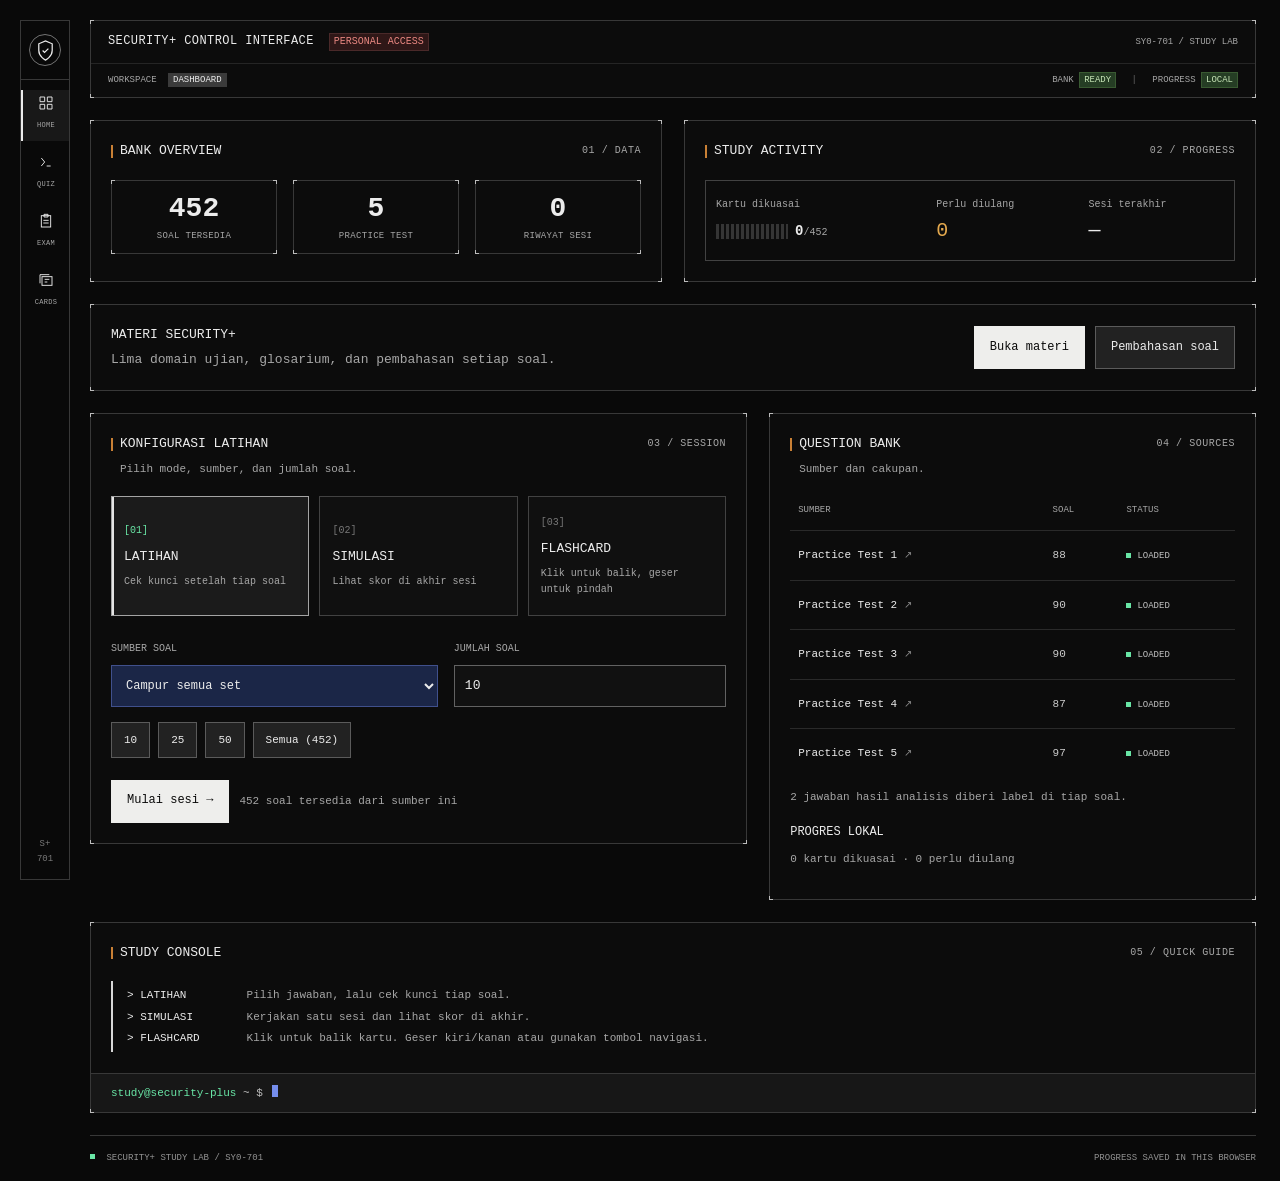
==== index.html @ 9de2c1cf "Add Security+ study material and question explanations" ====
<!doctype html>
<html lang="id">
<head>
<meta charset="utf-8">
<meta name="viewport" content="width=device-width, initial-scale=1">
<meta name="description" content="Materi, pembahasan soal, dan ruang latihan CompTIA Security+ SY0-701.">
<title>Security+ Study Lab</title>
<link rel="stylesheet" href="style.css?v=3">
<script src="app.js?v=3" defer></script>
</head>
<body>
<a class="skip" href="#main">Lewati ke konten</a>
<aside class="rail" aria-label="Navigasi utama">
  <a class="brand" href="#" aria-label="Security+ Study Lab, beranda"><span class="logo"><svg width="23" height="23" viewBox="0 0 24 24" fill="none" stroke="currentColor" stroke-width="1.3" aria-hidden="true"><path d="M12 22s7-3.5 7-10V5l-7-3-7 3v7c0 6.5 7 10 7 10Z"/><path d="m9 12 2 2 4-4"/></svg></span></a>
  <nav>
    <button type="button" data-console-home title="Beranda" aria-label="Beranda"><svg viewBox="0 0 24 24" aria-hidden="true"><path d="M3 3h7v7H3zM14 3h7v7h-7zM3 14h7v7H3zM14 14h7v7h-7z"/></svg><span>HOME</span></button>
    <button type="button" data-console-mode="practice" title="Latihan" aria-label="Mode Latihan"><svg viewBox="0 0 24 24" aria-hidden="true"><path d="m5 6 5 6-5 6M13 18h6"/></svg><span>QUIZ</span></button>
    <button type="button" data-console-mode="exam" title="Simulasi" aria-label="Mode Simulasi"><svg viewBox="0 0 24 24" aria-hidden="true"><rect x="5" y="4" width="14" height="17"/><path d="M9 2h6v4H9zM8 11h8M8 15h8"/></svg><span>EXAM</span></button>
    <button type="button" data-console-mode="cards" title="Flashcard" aria-label="Mode Flashcard"><svg viewBox="0 0 24 24" aria-hidden="true"><rect x="6" y="7" width="15" height="13"/><path d="M17 4H3v13M10 11h7M10 15h4"/></svg><span>CARDS</span></button>
  </nav>
  <span class="rail-version" aria-hidden="true">S+<br>701</span>
</aside>
<header class="bar shell">
  <div class="bar-inner"><a class="console-title" href="#" aria-label="Security+ Study Lab, beranda">SECURITY+ CONTROL INTERFACE</a><span class="access-tag">PERSONAL ACCESS</span><span class="header-id">SY0-701 / STUDY LAB</span></div>
  <div class="console-status"><span>WORKSPACE <strong id="console-location">DASHBOARD</strong></span><span class="system-status">BANK <b class="status-tag">READY</b> <span class="status-divider">|</span> PROGRESS <b class="status-tag">LOCAL</b></span></div>
</header>
<main id="main" class="shell" tabindex="-1"><p class="loading" role="status">Memuat bank soal…</p></main>
<footer class="shell footer"><span><span class="live-dot" aria-hidden="true"></span> SECURITY+ STUDY LAB / SY0-701</span><span>PROGRESS SAVED IN THIS BROWSER</span></footer>
</body>
</html>
---- style.css ----
:root {
  color-scheme: dark;
  --bg: #090909;
  --panel: #0c0c0c;
  --panel2: #171717;
  --edge: #383838;
  --text: #ececec;
  --sub: #a7a7a7;
  --green: #69e6a6;
  --amber: #e4a94e;
  --red: #ec7d77;
  --mono: "SFMono-Regular", Consolas, "Liberation Mono", Menlo, monospace;
}
* { box-sizing: border-box; }
body { margin: 0; min-height: 100vh; padding: 20px 24px 0 90px; background: var(--bg); color: var(--text); font: 13px/1.65 var(--mono); }
button, select, input { font: inherit; }
button, select { cursor: pointer; }
button:disabled { opacity: .35; cursor: default; }
button, a, input, select, summary { -webkit-tap-highlight-color: transparent; }
button:focus-visible, a:focus-visible, input:focus-visible, select:focus-visible, summary:focus-visible { outline: 2px solid #99b5ff; outline-offset: 4px; }
a { color: var(--text); text-underline-offset: 4px; }
button { color: inherit; }
h1, h2, h3, p { margin-top: 0; }
h1 { font-size: 32px; line-height: 1.3; }
h2 { font-size: 13px; font-weight: 500; text-transform: uppercase; line-height: 1.6; margin-bottom: 0; }
h3 { font-size: 12px; font-weight: 500; text-transform: uppercase; margin-bottom: 7px; }
.shell { width: min(1380px, 100%); margin-inline: auto; }
.sr-only { position: absolute; width: 1px; height: 1px; padding: 0; overflow: hidden; clip-path: inset(50%); white-space: nowrap; }
.skip { position: absolute; top: 4px; left: 90px; padding: 8px; transform: translateY(-150%); background: var(--panel2); z-index: 20; }
.skip:focus { transform: none; }

.rail { position: fixed; inset: 20px auto 20px 20px; width: 50px; display: flex; flex-direction: column; align-items: stretch; border: 1px solid var(--edge); z-index: 5; background: var(--bg); }
.brand { display: grid; place-items: center; min-height: 59px; color: var(--text); border-bottom: 1px solid var(--edge); text-decoration: none; }
.logo { display: grid; place-items: center; width: 32px; height: 32px; border: 1px solid #737373; border-radius: 50%; }
.rail nav { display: grid; padding-block: 10px; gap: 8px; }
.rail button { min-height: 51px; padding: 5px 1px; display: grid; justify-items: center; gap: 4px; background: transparent; border: 0; border-left: 2px solid transparent; }
.rail button svg { width: 16px; height: 16px; fill: none; stroke: currentColor; stroke-width: 1.4; }
.rail button span { font-size: 7px; color: var(--sub); letter-spacing: .04em; }
.rail button:hover, .rail button[aria-pressed=true] { background: #181818; border-left-color: var(--text); }
.rail-version { margin-top: auto; text-align: center; padding-block: 12px; font-size: 9px; color: #787878; }

.bar, .panel, .metric-cell { position: relative; border: 1px solid var(--edge); background: var(--panel); }
.bar::before, .panel::before, .metric-cell::before { content: ""; position: absolute; pointer-events: none; inset: -1px; background: linear-gradient(#bcbcbc,#bcbcbc) 0 0 / 4px 1px, linear-gradient(#bcbcbc,#bcbcbc) 0 0 / 1px 4px, linear-gradient(#bcbcbc,#bcbcbc) 100% 0 / 4px 1px, linear-gradient(#bcbcbc,#bcbcbc) 100% 0 / 1px 4px, linear-gradient(#bcbcbc,#bcbcbc) 0 100% / 4px 1px, linear-gradient(#bcbcbc,#bcbcbc) 0 100% / 1px 4px, linear-gradient(#bcbcbc,#bcbcbc) 100% 100% / 4px 1px, linear-gradient(#bcbcbc,#bcbcbc) 100% 100% / 1px 4px; background-repeat: no-repeat; }
.bar-inner { min-height: 43px; display: flex; align-items: center; gap: 15px; padding: 10px 17px; border-bottom: 1px solid #252525; }
.console-title { font-size: 12px; font-weight: 500; letter-spacing: .035em; text-decoration: none; }
.access-tag { font-size: 10px; color: #e88781; background: #2f1717; border: 1px solid #4a2929; padding: 0 4px; }
.header-id { margin-left: auto; font-size: 9px; color: var(--sub); }
.console-status { display: flex; gap: 14px; justify-content: space-between; align-items: center; padding: 9px 17px; font-size: 9px; color: var(--sub); }
.console-status strong { margin-left: 6px; background: #3b3b3b; padding: 2px 5px; color: var(--text); font-size: 9px; font-weight: 400; }
.status-tag { background: #253d24; border: 1px solid #395a32; padding: 2px 4px; color: #c6e4b6; font-size: 9px; font-weight: 400; }
.status-divider { padding-inline: 10px; color: #666; }

main.shell { padding-top: 22px; min-height: 70vh; }
.metrics { display: grid; grid-template-columns: 1fr 1fr; gap: 22px; margin-bottom: 22px; }
.panel { padding: 20px; min-width: 0; }
.section-head { display: flex; justify-content: space-between; align-items: flex-start; gap: 14px; margin-bottom: 18px; }
.section-head h2 { position: relative; padding-left: 9px; }
.section-head h2::before { content: ""; position: absolute; top: 4px; bottom: 4px; left: 0; width: 2px; background: #c98035; }
.section-head p { margin: 5px 0 0 9px; color: var(--sub); font-size: 11px; }
.section-num, .meta { color: var(--sub); font-size: 10px; letter-spacing: .055em; }
.section-num { white-space: nowrap; padding-top: 2px; }
.metric-cells { display: grid; grid-template-columns: repeat(3,minmax(0,1fr)); gap: 16px; }
.metric-cell { text-align: center; padding: 9px 4px; }
.metric-cell strong { display: block; font-size: 28px; line-height: 1.35; font-weight: 650; }
.metric-cell > span { display: block; margin-top: 2px; font-size: 9px; color: var(--sub); letter-spacing: .035em; }
.activity-cells { display: grid; grid-template-columns: 1.5fr 1fr 1fr; gap: 17px; border: 1px solid #424242; padding: 12px 10px; }
.activity-cells .small { font-size: 10px; white-space: nowrap; }
.activity-number { display: block; font-size: 20px; font-weight: 500; line-height: 1.7; }
.amber { color: var(--amber); }
.gauge-line { display: flex; align-items: center; gap: 7px; margin-top: 6px; }
.gauge-line strong { white-space: nowrap; font-size: 14px; }
.gauge-line small { color: var(--sub); font-size: 10px; font-weight: 400; }
.segment-meter { width: 72px; height: 15px; background: repeating-linear-gradient(90deg,#353535 0 3px,transparent 3px 5px); border: 0; }
.segment-meter::-webkit-meter-bar { background: repeating-linear-gradient(90deg,#353535 0 3px,transparent 3px 5px); border: 0; border-radius: 0; height: 15px; }
.segment-meter::-webkit-meter-optimum-value { background: repeating-linear-gradient(90deg,var(--green) 0 3px,transparent 3px 5px); border-radius: 0; }
.segment-meter::-moz-meter-bar { background: repeating-linear-gradient(90deg,var(--green) 0 3px,transparent 3px 5px); }
.grid { display: grid; grid-template-columns: minmax(0,1.35fr) minmax(0,1fr); gap: 22px; align-items: start; }
.modes { display: grid; grid-template-columns: repeat(3,minmax(0,1fr)); gap: 10px; margin-bottom: 25px; counter-reset: mode; }
.mode { counter-increment: mode; min-height: 120px; background: #101010; border: 1px solid #424242; text-align: left; padding: 12px; }
.mode::before { content: "[0" counter(mode) "]"; display: block; color: #777; font-size: 10px; margin-bottom: 7px; }
.mode strong { display: block; font-size: 13px; font-weight: 500; text-transform: uppercase; }
.mode span { display: block; margin-top: 6px; font-size: 10px; color: var(--sub); line-height: 1.6; }
.mode[aria-pressed=true] { border-color: #a4a4a4; background: #1b1b1b; box-shadow: inset 2px 0 #e6e6e6; }
.mode[aria-pressed=true]::before { color: var(--green); }
.mode:hover { background: #202020; }
.fields { display: grid; grid-template-columns: 1.2fr 1fr; gap: 16px; }
.field { display: block; min-width: 0; }
.field span { display: block; font-size: 10px; color: var(--sub); margin-bottom: 7px; text-transform: uppercase; }
.field input, .field select { width: 100%; min-height: 42px; border: 1px solid #626262; border-radius: 0; padding: 9px 10px; background: #111; color: var(--text); }
.field select { border-color: #40508c; background: #1b2647; font-size: 12px; }
.count-list { display: flex; flex-wrap: wrap; gap: 8px; margin-top: 15px; }
.actions { display: flex; flex-wrap: wrap; align-items: center; gap: 10px; margin-top: 22px; }
.actions.spread { justify-content: space-between; }
.primary, .secondary, .mini { display: inline-flex; align-items: center; justify-content: center; min-height: 43px; padding: 9px 15px; border-radius: 0; border: 1px solid #717171; font-weight: 400; font-size: 12px; text-decoration: none; }
.primary { color: #090909; background: #eeeeec; border-color: #eeeeec; }
.primary:hover:not(:disabled) { background: #fff; border-color: #fff; }
.secondary, .mini { color: var(--text); background: #222; border-color: #5b5b5b; }
.secondary:hover:not(:disabled), .mini:hover:not(:disabled) { background: #383838; }
.mini { min-height: 36px; padding: 5px 12px; font-size: 11px; }
.muted { color: var(--sub); }
.small { font-size: 11px; }
.danger { color: var(--red); }
.bank-table { width: 100%; overflow-x: auto; }
table { width: 100%; border-collapse: collapse; white-space: nowrap; }
th { color: var(--sub); font-size: 9px; font-weight: 400; text-align: left; padding: 7px 8px 12px; }
td { padding: 15px 8px; border-top: 1px solid #2a2a2a; font-size: 11px; }
td:nth-child(2) { color: #ccc; }
td a { text-decoration: none; }
td a:hover { text-decoration: underline; }
td a span { color: #888; font-size: 10px; }
.source-status { font-size: 9px; color: #c4c4c4; }
.source-status::before, .live-dot { content: ""; display: inline-block; width: 5px; height: 5px; background: var(--green); margin-right: 6px; }
.history-list { padding: 0; margin: 12px 0 0; list-style: none; }
.history-list li { padding: 9px 0; border-top: 1px solid #2b2b2b; display: flex; align-items: center; justify-content: space-between; gap: 9px; font-size: 11px; }
.history-list time { font-size: 9px; color: var(--sub); }
.notice { border: 1px solid #786842; background: #1d1810; color: #f8d294; padding: 12px; margin-bottom: 20px; font-size: 12px; }
.console-help { margin-top: 22px; }
.console-lines { border-left: 2px solid #d7d7d7; padding: 2px 14px; font-size: 11px; color: var(--sub); }
.console-lines p { margin: 3px 0; }
.console-lines p span { display: inline-block; min-width: 113px; color: var(--text); }
.console-prompt { margin: 21px -20px -20px; padding: 10px 20px; border-top: 1px solid var(--edge); background: #171717; font-size: 11px; color: #bdbdbd; }
.console-prompt > span { color: var(--green); }
.console-prompt i { display: inline-block; vertical-align: -1px; background: #758dec; width: 6px; height: 12px; margin-left: 3px; }
.footer { display: flex; justify-content: space-between; gap: 15px; margin-top: 22px; padding-block: 15px; border-top: 1px solid var(--edge); font-size: 9px; color: #939393; }
.live-dot { width: 5px; height: 5px; vertical-align: 1px; }

.session { width: min(960px,100%); margin-inline: auto; }
.session-top { display: flex; justify-content: space-between; align-items: center; gap: 12px; margin-bottom: 20px; }
.pills { display: flex; flex-wrap: wrap; gap: 10px; }
.pill { display: inline-flex; align-items: center; border: 1px solid #4a4a4a; padding: 3px 7px; font-size: 10px; background: #151515; color: #c3c3c3; }
.eyebrow { display: block; font-size: 10px; font-weight: 400; letter-spacing: .08em; color: var(--amber); text-transform: uppercase; margin: 0 0 16px; }
.progress { display: block; width: 100%; height: 9px; margin: 8px 0 23px; border: 0; background: #2d2d2d; }
.progress::-webkit-progress-bar { background: #242424; }
.progress::-webkit-progress-value { background: repeating-linear-gradient(90deg,var(--green) 0 4px,transparent 4px 6px); }
.progress::-moz-progress-bar { background: repeating-linear-gradient(90deg,var(--green) 0 4px,transparent 4px 6px); }
.question { font-size: clamp(15px,1.7vw,18px); font-weight: 400; text-transform: none; line-height: 1.85; white-space: pre-wrap; overflow-wrap: anywhere; margin: 22px 0; }
.question-image { display: block; max-width: 100%; height: auto; max-height: 580px; object-fit: contain; object-position: left; margin: 18px 0; }
.choices { display: grid; gap: 10px; margin-top: 22px; }
.option { display: flex; align-items: flex-start; gap: 12px; padding: 12px; border: 1px solid #3c3c3c; background: #101010; cursor: pointer; }
.option input { width: 16px; height: 16px; margin: 3px 0 0; accent-color: #e7e7e7; flex: none; }
.option .letter { font-size: 12px; color: var(--sub); }
.option .label { min-width: 0; white-space: pre-wrap; overflow-wrap: anywhere; font-size: 13px; }
.option:has(input:checked) { border-color: #a3a3a3; background: #1f1f1f; }
.option.correct { background: #102219; border-color: #5f9c76; }
.option.wrong { background: #291717; border-color: #a66363; }
.status-line { margin: 18px 0 0; padding: 13px; border: 1px solid #424242; border-left: 2px solid var(--green); font-size: 12px; overflow-wrap: anywhere; }
.status-line strong { color: var(--green); font-weight: 400; }
.status-line.wrong { border-left-color: var(--red); }
.status-line.wrong strong { color: var(--red); }
.key-note { display: block; color: var(--amber); font-size: 11px; margin-top: 8px; }
.review { margin-top: 28px; }
.review details { padding: 13px 0; border-top: 1px solid var(--edge); }
.review summary { cursor: pointer; overflow-wrap: anywhere; font-size: 12px; }
.score { margin: 7px 0 12px; font-size: clamp(35px,7vw,56px); font-weight: 500; line-height: 1.2; color: var(--text); }
.empty, .loading { padding-block: 25px; color: var(--sub); }

.flashcard { width: 100%; display: grid; grid-template-rows: 1fr auto; gap: 22px; min-height: 285px; margin-top: 20px; padding: clamp(18px,3vw,32px); border: 1px solid #777; border-radius: 0; background: #0b0b0b; color: var(--text); text-align: left; touch-action: pan-y pinch-zoom; user-select: none; -webkit-user-select: none; }
.flashcard:hover { border-color: #ddd; }
.flashcard[data-side=answer] { border-color: #6caa80; background: #0d120e; }
.flashcard-faces { display: grid; min-width: 0; }
.flashcard-face { grid-area: 1/1; display: flex; flex-direction: column; justify-content: center; min-width: 0; }
.flashcard-face[aria-hidden=true] { visibility: hidden; }
.flashcard-face .question { margin: 0 0 6px; }
.flashcard-media { grid-column: 1; min-width: 0; }
.flashcard-media .question-image { max-height: 490px; margin-bottom: 0; }
.flashcard-answer { display: block; font-size: clamp(18px,2.5vw,25px); font-weight: 400; white-space: pre-wrap; overflow-wrap: anywhere; }
.flashcard-answer + .flashcard-answer { margin-top: 12px; }
.flashcard-hint { padding-top: 12px; border-top: 1px solid #353535; color: var(--sub); font-size: 11px; }
.flashcard-hint span { margin-right: 8px; }
.flashcard-gesture { color: var(--sub); font-size: 11px; margin: 12px 0 0; }
.flashcard-rating { padding-top: 16px; border-top: 1px solid var(--edge); }
.flashcard.is-flipping { animation: show-card-side .2s ease-out; }
@keyframes show-card-side { from { transform: perspective(760px) rotateY(-12deg); opacity: .6; } to { transform: perspective(760px) rotateY(0); opacity: 1; } }
@media(prefers-reduced-motion: reduce) { .flashcard.is-flipping { animation: none; } }

@media(max-width: 1120px) {
  .header-id { font-size: 8px; }
  .activity-cells { gap: 9px; }
  .segment-meter { width: 45px; }
  .grid { grid-template-columns: minmax(0,1.3fr) minmax(0,1fr); gap: 16px; }
  .metrics { gap: 16px; margin-bottom: 16px; }
  .panel { padding: 16px; }
  .console-prompt { margin-inline: -16px; margin-bottom: -16px; }
  .mode { padding: 10px 8px; }
  .fields { gap: 10px; }
  .activity-cells .small { font-size: 9px; }
}
@media(max-width: 900px) {
  .metrics, .grid { grid-template-columns: minmax(0,1fr); }
  .activity-cells { grid-template-columns: 1.5fr 1fr 1fr; }
  .metric-cell strong { font-size: 25px; }
  .metric-cells { gap: 10px; }
  .metric-panel .section-head { margin-bottom: 13px; }
  .segment-meter { width: 72px; }
  .header-id { display: none; }
}
@media(max-width: 600px) {
  body { padding: 0 12px; font-size: 12px; }
  .rail { position: sticky; top: 0; inset-inline: auto; height: 52px; width: calc(100% + 24px); margin-inline: -12px; display: flex; flex-direction: row; align-items: stretch; border: 0; border-bottom: 1px solid var(--edge); background: #0b0b0bf5; z-index: 10; }
  .brand { min-height: 0; width: 47px; flex: none; border: 0; border-right: 1px solid var(--edge); }
  .logo { width: 27px; height: 27px; }
  .logo svg { width: 19px; height: 19px; }
  .rail nav { display: grid; grid-template-columns: repeat(4,1fr); width: 100%; padding: 0; gap: 0; }
  .rail button { min-height: 50px; padding: 8px 2px 4px; border-left: 0; border-bottom: 2px solid transparent; gap: 1px; }
  .rail button[aria-pressed=true] { border-left: 0; border-bottom-color: #ddd; }
  .rail button svg { width: 14px; height: 14px; }
  .rail button span { font-size: 7px; }
  .rail-version { display: none; }
  .bar { margin-top: 12px; }
  .bar-inner { padding: 11px 10px; flex-wrap: wrap; gap: 6px 12px; }
  .console-title { font-size: 11px; }
  .access-tag { font-size: 8px; }
  .console-status { padding: 9px 10px; gap: 9px; flex-wrap: wrap; font-size: 8px; }
  .console-status strong, .status-tag { font-size: 8px; }
  main.shell { padding-top: 16px; }
  .panel { padding: 15px; }
  .metrics { gap: 14px; }
  .section-num { font-size: 8px; letter-spacing: 0; }
  .section-head { gap: 8px; margin-bottom: 16px; }
  .section-head h2 { font-size: 11px; }
  .section-head p { font-size: 10px; }
  .metric-cell > span { font-size: 8px; letter-spacing: 0; }
  .activity-cells { gap: 7px; padding: 10px 8px; }
  .activity-number { font-size: 18px; }
  .segment-meter { width: 47px; }
  .gauge-line { gap: 4px; }
  .gauge-line strong { font-size: 12px; }
  .modes { gap: 8px; margin-bottom: 20px; }
  .mode { min-height: 129px; padding: 10px 8px; }
  .mode strong { font-size: 11px; }
  .mode span { font-size: 10px; }
  .fields { grid-template-columns: minmax(0,1fr); gap: 15px; }
  .field input, .field select { min-height: 44px; font-size: 16px; }
  .count-list .mini { min-height: 40px; }
  .actions.spread { gap: 8px; }
  .primary, .secondary { padding: 10px 12px; font-size: 11px; min-height: 44px; }
  .actions.spread > .actions { gap: 7px; }
  .console-prompt { margin: 18px -15px -15px; padding: 10px 15px; font-size: 10px; }
  .console-lines { padding-left: 11px; font-size: 10px; }
  .console-lines p { margin-block: 8px; }
  .console-lines p span { min-width: 105px; }
  .footer { flex-wrap: wrap; font-size: 8px; gap: 5px; }
  .question { font-size: 15px; line-height: 1.8; }
  .flashcard { padding: 17px; min-height: 270px; }
  .flashcard-answer { font-size: 19px; }
  .skip { left: 7px; top: 0; }
  .skip:focus { top: 55px; }
}
@media(max-width: 350px) {
  .modes { grid-template-columns: 1fr; }
  .mode { min-height: 0; }
  .mode::before { float: left; margin: 2px 12px 12px 0; }
  .activity-cells { grid-template-columns: 1fr 1fr; }
  .activity-cells > div:first-child { grid-column: 1/-1; }
  .metric-cell strong { font-size: 23px; }
}

.study-entry { display: flex; flex-wrap: wrap; align-items: center; justify-content: space-between; gap: 14px 20px; margin-bottom: 22px; }
.study-entry p, .study-entry .actions { margin: 0; }
.study-entry h2 { margin-bottom: 3px; }
.study-page { padding-inline: 24px; }
.study-page .skip { left: 24px; }
.study { max-width: 920px; }
.study-intro { color: var(--sub); }
.study-index, .study-section { margin-bottom: 24px; }
.study-index ol { padding-left: 24px; }
.study-index li + li { margin-top: 7px; }
.study-section { font: 16px/1.65 system-ui, sans-serif; scroll-margin-top: 16px; }
.study-section h2 { font: 650 clamp(20px, 4vw, 27px)/1.25 system-ui, sans-serif; text-transform: none; margin-bottom: 6px; }
.study-section h3 { font: 650 18px/1.4 system-ui, sans-serif; margin: 25px 0 8px; }
.study-section p { margin-bottom: 14px; }
.study-section > :last-child { margin-bottom: 0; }
.study-table { margin: 14px 0; }
.study-table table { width: 100%; border-collapse: collapse; font-size: 14px; }
.study-table th, .study-table td { padding: 10px; border: 1px solid var(--edge); vertical-align: top; text-align: left; overflow-wrap: anywhere; }
.study-table thead { background: var(--panel2); }
.study-table tbody th { width: 29%; font-weight: 550; }
.study-callout, .explanation { border-left: 2px solid var(--amber); padding: 12px 15px; margin: 16px 0; background: var(--panel2); }
.study-callout p, .explanation p { margin: 4px 0 0; }
.study-glossary { margin: 16px 0 0; }
.study-glossary > div { display: grid; grid-template-columns: minmax(0, 1fr) minmax(0, 2.5fr); gap: 10px; border-top: 1px solid var(--edge); padding: 9px 0; }
.study-glossary dt { font-weight: 650; }
.study-glossary dd { margin: 0; }
.study-references { padding-left: 24px; }
.study-references li { scroll-margin-top: 12px; }
.study-references p { color: var(--sub); }
.option-image { display: block; max-width: 100%; height: auto; margin-top: 6px; }
.flashcard-option-grid { display: grid; gap: 10px; margin-top: 14px; }
.flashcard-option-grid > span { display: block; }
.study-sets { display: flex; flex-wrap: wrap; gap: 8px; }
.study-review .review h2 { margin-bottom: 12px; }
.study-review details { scroll-margin-top: 64px; }
.study-review summary .meta { display: inline-block; min-width: 4ch; }
.review-options { list-style-type: upper-alpha; padding-left: 26px; }
.review-options li { padding-left: 4px; }
.review-options li + li { margin-top: 8px; }
.correct-answer { color: var(--green); }
.review-key { margin-top: 20px; }
.question-link { font-size: 11px; }

@media(max-width: 600px) {
  .study-page { padding-inline: 12px; }
  .study-page .skip { left: 12px; }
  .study-section { font-size: 15px; }
  .study-table th, .study-table td { padding: 7px; }
  .study-glossary > div { grid-template-columns: minmax(0, 1fr); gap: 3px; }
}
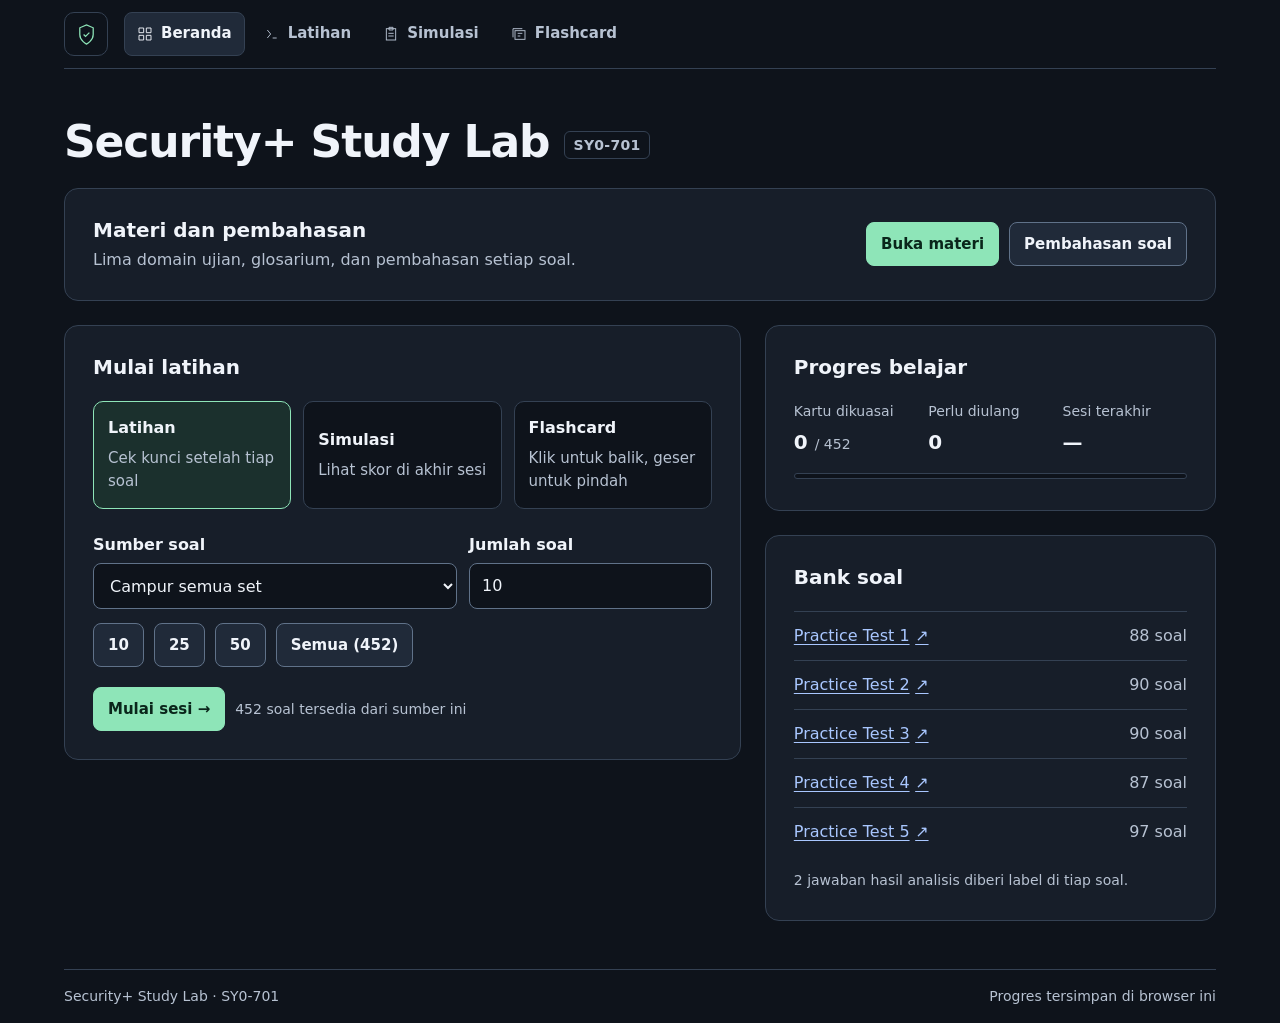
==== commit b05a974e: "Improve Security+ Study Lab responsive layout" ====
--- a/index.html
+++ b/index.html
@@ -5,26 +5,22 @@
 <meta name="viewport" content="width=device-width, initial-scale=1">
 <meta name="description" content="Materi, pembahasan soal, dan ruang latihan CompTIA Security+ SY0-701.">
 <title>Security+ Study Lab</title>
-<link rel="stylesheet" href="style.css?v=3">
-<script src="app.js?v=3" defer></script>
+<link rel="stylesheet" href="style.css?v=4">
+<script src="app.js?v=4" defer></script>
 </head>
 <body>
 <a class="skip" href="#main">Lewati ke konten</a>
-<aside class="rail" aria-label="Navigasi utama">
+<header class="rail shell">
   <a class="brand" href="#" aria-label="Security+ Study Lab, beranda"><span class="logo"><svg width="23" height="23" viewBox="0 0 24 24" fill="none" stroke="currentColor" stroke-width="1.3" aria-hidden="true"><path d="M12 22s7-3.5 7-10V5l-7-3-7 3v7c0 6.5 7 10 7 10Z"/><path d="m9 12 2 2 4-4"/></svg></span></a>
-  <nav>
-    <button type="button" data-console-home title="Beranda" aria-label="Beranda"><svg viewBox="0 0 24 24" aria-hidden="true"><path d="M3 3h7v7H3zM14 3h7v7h-7zM3 14h7v7H3zM14 14h7v7h-7z"/></svg><span>HOME</span></button>
-    <button type="button" data-console-mode="practice" title="Latihan" aria-label="Mode Latihan"><svg viewBox="0 0 24 24" aria-hidden="true"><path d="m5 6 5 6-5 6M13 18h6"/></svg><span>QUIZ</span></button>
-    <button type="button" data-console-mode="exam" title="Simulasi" aria-label="Mode Simulasi"><svg viewBox="0 0 24 24" aria-hidden="true"><rect x="5" y="4" width="14" height="17"/><path d="M9 2h6v4H9zM8 11h8M8 15h8"/></svg><span>EXAM</span></button>
-    <button type="button" data-console-mode="cards" title="Flashcard" aria-label="Mode Flashcard"><svg viewBox="0 0 24 24" aria-hidden="true"><rect x="6" y="7" width="15" height="13"/><path d="M17 4H3v13M10 11h7M10 15h4"/></svg><span>CARDS</span></button>
+  <nav aria-label="Navigasi utama">
+    <button type="button" data-console-home title="Beranda" aria-label="Beranda"><svg viewBox="0 0 24 24" aria-hidden="true"><path d="M3 3h7v7H3zM14 3h7v7h-7zM3 14h7v7H3zM14 14h7v7h-7z"/></svg><span>Beranda</span></button>
+    <button type="button" data-console-mode="practice" title="Latihan" aria-label="Mode Latihan"><svg viewBox="0 0 24 24" aria-hidden="true"><path d="m5 6 5 6-5 6M13 18h6"/></svg><span>Latihan</span></button>
+    <button type="button" data-console-mode="exam" title="Simulasi" aria-label="Mode Simulasi"><svg viewBox="0 0 24 24" aria-hidden="true"><rect x="5" y="4" width="14" height="17"/><path d="M9 2h6v4H9zM8 11h8M8 15h8"/></svg><span>Simulasi</span></button>
+    <button type="button" data-console-mode="cards" title="Flashcard" aria-label="Mode Flashcard"><svg viewBox="0 0 24 24" aria-hidden="true"><rect x="6" y="7" width="15" height="13"/><path d="M17 4H3v13M10 11h7M10 15h4"/></svg><span>Flashcard</span></button>
   </nav>
-  <span class="rail-version" aria-hidden="true">S+<br>701</span>
-</aside>
-<header class="bar shell">
-  <div class="bar-inner"><a class="console-title" href="#" aria-label="Security+ Study Lab, beranda">SECURITY+ CONTROL INTERFACE</a><span class="access-tag">PERSONAL ACCESS</span><span class="header-id">SY0-701 / STUDY LAB</span></div>
-  <div class="console-status"><span>WORKSPACE <strong id="console-location">DASHBOARD</strong></span><span class="system-status">BANK <b class="status-tag">READY</b> <span class="status-divider">|</span> PROGRESS <b class="status-tag">LOCAL</b></span></div>
+  <span id="console-location" class="sr-only" aria-live="polite"></span>
 </header>
 <main id="main" class="shell" tabindex="-1"><p class="loading" role="status">Memuat bank soal…</p></main>
-<footer class="shell footer"><span><span class="live-dot" aria-hidden="true"></span> SECURITY+ STUDY LAB / SY0-701</span><span>PROGRESS SAVED IN THIS BROWSER</span></footer>
+<footer class="shell footer"><span>Security+ Study Lab · SY0-701</span><span>Progres tersimpan di browser ini</span></footer>
 </body>
 </html>
--- a/style.css
+++ b/style.css
@@ -1,307 +1,373 @@
 :root {
   color-scheme: dark;
-  --bg: #090909;
-  --panel: #0c0c0c;
-  --panel2: #171717;
-  --edge: #383838;
-  --text: #ececec;
-  --sub: #a7a7a7;
-  --green: #69e6a6;
-  --amber: #e4a94e;
-  --red: #ec7d77;
-  --mono: "SFMono-Regular", Consolas, "Liberation Mono", Menlo, monospace;
-}
-* { box-sizing: border-box; }
-body { margin: 0; min-height: 100vh; padding: 20px 24px 0 90px; background: var(--bg); color: var(--text); font: 13px/1.65 var(--mono); }
-button, select, input { font: inherit; }
-button, select { cursor: pointer; }
-button:disabled { opacity: .35; cursor: default; }
-button, a, input, select, summary { -webkit-tap-highlight-color: transparent; }
-button:focus-visible, a:focus-visible, input:focus-visible, select:focus-visible, summary:focus-visible { outline: 2px solid #99b5ff; outline-offset: 4px; }
-a { color: var(--text); text-underline-offset: 4px; }
-button { color: inherit; }
-h1, h2, h3, p { margin-top: 0; }
-h1 { font-size: 32px; line-height: 1.3; }
-h2 { font-size: 13px; font-weight: 500; text-transform: uppercase; line-height: 1.6; margin-bottom: 0; }
-h3 { font-size: 12px; font-weight: 500; text-transform: uppercase; margin-bottom: 7px; }
-.shell { width: min(1380px, 100%); margin-inline: auto; }
-.sr-only { position: absolute; width: 1px; height: 1px; padding: 0; overflow: hidden; clip-path: inset(50%); white-space: nowrap; }
-.skip { position: absolute; top: 4px; left: 90px; padding: 8px; transform: translateY(-150%); background: var(--panel2); z-index: 20; }
-.skip:focus { transform: none; }
-
-.rail { position: fixed; inset: 20px auto 20px 20px; width: 50px; display: flex; flex-direction: column; align-items: stretch; border: 1px solid var(--edge); z-index: 5; background: var(--bg); }
-.brand { display: grid; place-items: center; min-height: 59px; color: var(--text); border-bottom: 1px solid var(--edge); text-decoration: none; }
-.logo { display: grid; place-items: center; width: 32px; height: 32px; border: 1px solid #737373; border-radius: 50%; }
-.rail nav { display: grid; padding-block: 10px; gap: 8px; }
-.rail button { min-height: 51px; padding: 5px 1px; display: grid; justify-items: center; gap: 4px; background: transparent; border: 0; border-left: 2px solid transparent; }
-.rail button svg { width: 16px; height: 16px; fill: none; stroke: currentColor; stroke-width: 1.4; }
-.rail button span { font-size: 7px; color: var(--sub); letter-spacing: .04em; }
-.rail button:hover, .rail button[aria-pressed=true] { background: #181818; border-left-color: var(--text); }
-.rail-version { margin-top: auto; text-align: center; padding-block: 12px; font-size: 9px; color: #787878; }
-
-.bar, .panel, .metric-cell { position: relative; border: 1px solid var(--edge); background: var(--panel); }
-.bar::before, .panel::before, .metric-cell::before { content: ""; position: absolute; pointer-events: none; inset: -1px; background: linear-gradient(#bcbcbc,#bcbcbc) 0 0 / 4px 1px, linear-gradient(#bcbcbc,#bcbcbc) 0 0 / 1px 4px, linear-gradient(#bcbcbc,#bcbcbc) 100% 0 / 4px 1px, linear-gradient(#bcbcbc,#bcbcbc) 100% 0 / 1px 4px, linear-gradient(#bcbcbc,#bcbcbc) 0 100% / 4px 1px, linear-gradient(#bcbcbc,#bcbcbc) 0 100% / 1px 4px, linear-gradient(#bcbcbc,#bcbcbc) 100% 100% / 4px 1px, linear-gradient(#bcbcbc,#bcbcbc) 100% 100% / 1px 4px; background-repeat: no-repeat; }
-.bar-inner { min-height: 43px; display: flex; align-items: center; gap: 15px; padding: 10px 17px; border-bottom: 1px solid #252525; }
-.console-title { font-size: 12px; font-weight: 500; letter-spacing: .035em; text-decoration: none; }
-.access-tag { font-size: 10px; color: #e88781; background: #2f1717; border: 1px solid #4a2929; padding: 0 4px; }
-.header-id { margin-left: auto; font-size: 9px; color: var(--sub); }
-.console-status { display: flex; gap: 14px; justify-content: space-between; align-items: center; padding: 9px 17px; font-size: 9px; color: var(--sub); }
-.console-status strong { margin-left: 6px; background: #3b3b3b; padding: 2px 5px; color: var(--text); font-size: 9px; font-weight: 400; }
-.status-tag { background: #253d24; border: 1px solid #395a32; padding: 2px 4px; color: #c6e4b6; font-size: 9px; font-weight: 400; }
-.status-divider { padding-inline: 10px; color: #666; }
-
-main.shell { padding-top: 22px; min-height: 70vh; }
-.metrics { display: grid; grid-template-columns: 1fr 1fr; gap: 22px; margin-bottom: 22px; }
-.panel { padding: 20px; min-width: 0; }
-.section-head { display: flex; justify-content: space-between; align-items: flex-start; gap: 14px; margin-bottom: 18px; }
-.section-head h2 { position: relative; padding-left: 9px; }
-.section-head h2::before { content: ""; position: absolute; top: 4px; bottom: 4px; left: 0; width: 2px; background: #c98035; }
-.section-head p { margin: 5px 0 0 9px; color: var(--sub); font-size: 11px; }
-.section-num, .meta { color: var(--sub); font-size: 10px; letter-spacing: .055em; }
-.section-num { white-space: nowrap; padding-top: 2px; }
-.metric-cells { display: grid; grid-template-columns: repeat(3,minmax(0,1fr)); gap: 16px; }
-.metric-cell { text-align: center; padding: 9px 4px; }
-.metric-cell strong { display: block; font-size: 28px; line-height: 1.35; font-weight: 650; }
-.metric-cell > span { display: block; margin-top: 2px; font-size: 9px; color: var(--sub); letter-spacing: .035em; }
-.activity-cells { display: grid; grid-template-columns: 1.5fr 1fr 1fr; gap: 17px; border: 1px solid #424242; padding: 12px 10px; }
-.activity-cells .small { font-size: 10px; white-space: nowrap; }
-.activity-number { display: block; font-size: 20px; font-weight: 500; line-height: 1.7; }
-.amber { color: var(--amber); }
-.gauge-line { display: flex; align-items: center; gap: 7px; margin-top: 6px; }
-.gauge-line strong { white-space: nowrap; font-size: 14px; }
-.gauge-line small { color: var(--sub); font-size: 10px; font-weight: 400; }
-.segment-meter { width: 72px; height: 15px; background: repeating-linear-gradient(90deg,#353535 0 3px,transparent 3px 5px); border: 0; }
-.segment-meter::-webkit-meter-bar { background: repeating-linear-gradient(90deg,#353535 0 3px,transparent 3px 5px); border: 0; border-radius: 0; height: 15px; }
-.segment-meter::-webkit-meter-optimum-value { background: repeating-linear-gradient(90deg,var(--green) 0 3px,transparent 3px 5px); border-radius: 0; }
-.segment-meter::-moz-meter-bar { background: repeating-linear-gradient(90deg,var(--green) 0 3px,transparent 3px 5px); }
-.grid { display: grid; grid-template-columns: minmax(0,1.35fr) minmax(0,1fr); gap: 22px; align-items: start; }
-.modes { display: grid; grid-template-columns: repeat(3,minmax(0,1fr)); gap: 10px; margin-bottom: 25px; counter-reset: mode; }
-.mode { counter-increment: mode; min-height: 120px; background: #101010; border: 1px solid #424242; text-align: left; padding: 12px; }
-.mode::before { content: "[0" counter(mode) "]"; display: block; color: #777; font-size: 10px; margin-bottom: 7px; }
-.mode strong { display: block; font-size: 13px; font-weight: 500; text-transform: uppercase; }
-.mode span { display: block; margin-top: 6px; font-size: 10px; color: var(--sub); line-height: 1.6; }
-.mode[aria-pressed=true] { border-color: #a4a4a4; background: #1b1b1b; box-shadow: inset 2px 0 #e6e6e6; }
-.mode[aria-pressed=true]::before { color: var(--green); }
-.mode:hover { background: #202020; }
-.fields { display: grid; grid-template-columns: 1.2fr 1fr; gap: 16px; }
-.field { display: block; min-width: 0; }
-.field span { display: block; font-size: 10px; color: var(--sub); margin-bottom: 7px; text-transform: uppercase; }
-.field input, .field select { width: 100%; min-height: 42px; border: 1px solid #626262; border-radius: 0; padding: 9px 10px; background: #111; color: var(--text); }
-.field select { border-color: #40508c; background: #1b2647; font-size: 12px; }
-.count-list { display: flex; flex-wrap: wrap; gap: 8px; margin-top: 15px; }
-.actions { display: flex; flex-wrap: wrap; align-items: center; gap: 10px; margin-top: 22px; }
+  --bg: #0e131b;
+  --panel: #171e29;
+  --panel2: #202a39;
+  --edge: #344153;
+  --text: #f0f4fa;
+  --sub: #b7c2d2;
+  --green: #8ee5b8;
+  --amber: #ffd181;
+  --red: #ffaaa4;
+  --focus: #a9c7ff;
+  --radius: 14px;
+  --gutter: clamp(1rem, 3vw, 2rem);
+  --panel-pad: clamp(1rem, 3vw, 1.75rem);
+  font-family: Inter, system-ui, -apple-system, sans-serif;
+  font-size: 100%;
+  line-height: 1.55;
+}
+
+*, *::before, *::after { box-sizing: border-box; }
+html { scroll-padding-top: 1rem; }
+body {
+  min-height: 100vh;
+  margin: 0;
+  padding-inline: var(--gutter);
+  background: var(--bg);
+  color: var(--text);
+  overflow-wrap: anywhere;
+}
+h1, h2, h3, p { margin: 0; }
+h1 { font-size: clamp(1.75rem, 4vw, 2.75rem); line-height: 1.15; letter-spacing: -.025em; }
+h2 { font-size: 1.25rem; line-height: 1.35; }
+h3 { font-size: 1.0625rem; line-height: 1.4; }
+a { color: var(--focus); text-underline-offset: .2em; }
+a:hover { color: var(--text); }
+button, input, select { font: inherit; color: inherit; }
+button, select, summary { cursor: pointer; }
+button:disabled { opacity: .55; cursor: default; }
+:focus-visible { outline: 2px solid var(--focus); outline-offset: 3px; }
+main:focus { outline: none; }
+.shell { width: min(72rem, 100%); margin-inline: auto; }
+main.shell { padding-block: clamp(1.5rem, 4vw, 3rem); min-height: 68vh; }
+.sr-only, .skip:not(:focus) {
+  position: absolute;
+  width: 1px;
+  height: 1px;
+  margin: -1px;
+  padding: 0;
+  overflow: hidden;
+  clip-path: inset(50%);
+  white-space: nowrap;
+}
+.skip:focus {
+  position: absolute;
+  top: .5rem;
+  left: var(--gutter);
+  z-index: 5;
+  padding: .625rem 1rem;
+  border-radius: 8px;
+  background: var(--panel);
+}
+.rail, .bar { border-bottom: 1px solid var(--edge); }
+.rail { display: flex; align-items: center; gap: 1rem; padding-block: .75rem; }
+.brand {
+  display: grid;
+  place-items: center;
+  flex: 0 0 2.75rem;
+  min-height: 2.75rem;
+  border: 1px solid var(--edge);
+  border-radius: 10px;
+  color: var(--green);
+}
+.logo { display: flex; }
+.rail nav { display: flex; flex-wrap: wrap; gap: .375rem; min-width: 0; }
+.rail button, .study-nav a {
+  display: inline-flex;
+  align-items: center;
+  justify-content: center;
+  gap: .5rem;
+  min-height: 2.75rem;
+  padding: .5rem .75rem;
+  border: 1px solid transparent;
+  border-radius: 8px;
+  background: transparent;
+  color: var(--sub);
+  font-size: .9375rem;
+  font-weight: 600;
+  text-decoration: none;
+}
+.rail button svg { flex: 0 0 1rem; width: 1rem; height: 1rem; fill: none; stroke: currentColor; stroke-width: 1.4; }
+.rail button:hover, .rail button[aria-pressed="true"], .study-nav a:hover {
+  border-color: var(--edge);
+  background: var(--panel2);
+  color: var(--text);
+}
+.study-nav { display: flex; flex-wrap: wrap; justify-content: space-between; padding-block: .625rem; }
+.study-nav a { color: var(--focus); padding-inline: .5rem; }
+
+.page-heading, .section-head { margin-bottom: 1.25rem; }
+.section-head { display: flex; flex-wrap: wrap; gap: .75rem; align-items: center; justify-content: space-between; }
+.panel {
+  min-width: 0;
+  padding: var(--panel-pad);
+  border: 1px solid var(--edge);
+  border-radius: var(--radius);
+  background: var(--panel);
+}
+.course-code {
+  display: inline-block;
+  margin-block: .5rem;
+  padding: .3rem .55rem;
+  border: 1px solid var(--edge);
+  border-radius: 6px;
+  color: var(--sub);
+  font-size: .875rem;
+  font-weight: 600;
+  letter-spacing: .02em;
+  vertical-align: middle;
+}
+.study-entry {
+  display: flex;
+  flex-wrap: wrap;
+  align-items: center;
+  justify-content: space-between;
+  gap: 1rem 1.5rem;
+  margin-bottom: 1.5rem;
+}
+.study-entry h2 { margin-bottom: .25rem; }
+.study-entry .actions { margin: 0; }
+.grid, .dashboard-sidebar { display: grid; align-items: start; gap: 1.5rem; }
+.grid { grid-template-columns: minmax(0, 3fr) minmax(0, 2fr); }
+.modes, .fields { display: grid; gap: .75rem; }
+.modes { grid-template-columns: repeat(3, minmax(0, 1fr)); margin-bottom: 1.5rem; }
+.mode {
+  min-width: 0;
+  padding: .875rem;
+  text-align: left;
+  border: 1px solid var(--edge);
+  border-radius: 10px;
+  background: var(--bg);
+}
+.mode strong { display: block; font-size: 1rem; }
+.mode span { display: block; margin-top: .375rem; color: var(--sub); font-size: .9375rem; }
+.mode:hover { background: var(--panel2); }
+.mode[aria-pressed="true"] { border-color: var(--green); background: #1b302d; }
+.fields { grid-template-columns: minmax(0, 3fr) minmax(0, 2fr); }
+.field { display: grid; align-content: start; gap: .375rem; min-width: 0; font-weight: 600; }
+.field input, .field select {
+  width: 100%;
+  min-width: 0;
+  min-height: 2.875rem;
+  padding: .5rem .75rem;
+  border: 1px solid #607289;
+  border-radius: 8px;
+  background: var(--bg);
+  font-weight: 400;
+}
+.count-list, .actions, .study-sets { display: flex; flex-wrap: wrap; align-items: center; gap: .625rem; }
+.count-list { margin-top: .875rem; }
+.actions { margin-top: 1.25rem; }
 .actions.spread { justify-content: space-between; }
-.primary, .secondary, .mini { display: inline-flex; align-items: center; justify-content: center; min-height: 43px; padding: 9px 15px; border-radius: 0; border: 1px solid #717171; font-weight: 400; font-size: 12px; text-decoration: none; }
-.primary { color: #090909; background: #eeeeec; border-color: #eeeeec; }
-.primary:hover:not(:disabled) { background: #fff; border-color: #fff; }
-.secondary, .mini { color: var(--text); background: #222; border-color: #5b5b5b; }
-.secondary:hover:not(:disabled), .mini:hover:not(:disabled) { background: #383838; }
-.mini { min-height: 36px; padding: 5px 12px; font-size: 11px; }
-.muted { color: var(--sub); }
-.small { font-size: 11px; }
-.danger { color: var(--red); }
-.bank-table { width: 100%; overflow-x: auto; }
-table { width: 100%; border-collapse: collapse; white-space: nowrap; }
-th { color: var(--sub); font-size: 9px; font-weight: 400; text-align: left; padding: 7px 8px 12px; }
-td { padding: 15px 8px; border-top: 1px solid #2a2a2a; font-size: 11px; }
-td:nth-child(2) { color: #ccc; }
-td a { text-decoration: none; }
-td a:hover { text-decoration: underline; }
-td a span { color: #888; font-size: 10px; }
-.source-status { font-size: 9px; color: #c4c4c4; }
-.source-status::before, .live-dot { content: ""; display: inline-block; width: 5px; height: 5px; background: var(--green); margin-right: 6px; }
-.history-list { padding: 0; margin: 12px 0 0; list-style: none; }
-.history-list li { padding: 9px 0; border-top: 1px solid #2b2b2b; display: flex; align-items: center; justify-content: space-between; gap: 9px; font-size: 11px; }
-.history-list time { font-size: 9px; color: var(--sub); }
-.notice { border: 1px solid #786842; background: #1d1810; color: #f8d294; padding: 12px; margin-bottom: 20px; font-size: 12px; }
-.console-help { margin-top: 22px; }
-.console-lines { border-left: 2px solid #d7d7d7; padding: 2px 14px; font-size: 11px; color: var(--sub); }
-.console-lines p { margin: 3px 0; }
-.console-lines p span { display: inline-block; min-width: 113px; color: var(--text); }
-.console-prompt { margin: 21px -20px -20px; padding: 10px 20px; border-top: 1px solid var(--edge); background: #171717; font-size: 11px; color: #bdbdbd; }
-.console-prompt > span { color: var(--green); }
-.console-prompt i { display: inline-block; vertical-align: -1px; background: #758dec; width: 6px; height: 12px; margin-left: 3px; }
-.footer { display: flex; justify-content: space-between; gap: 15px; margin-top: 22px; padding-block: 15px; border-top: 1px solid var(--edge); font-size: 9px; color: #939393; }
-.live-dot { width: 5px; height: 5px; vertical-align: 1px; }
-
-.session { width: min(960px,100%); margin-inline: auto; }
-.session-top { display: flex; justify-content: space-between; align-items: center; gap: 12px; margin-bottom: 20px; }
-.pills { display: flex; flex-wrap: wrap; gap: 10px; }
-.pill { display: inline-flex; align-items: center; border: 1px solid #4a4a4a; padding: 3px 7px; font-size: 10px; background: #151515; color: #c3c3c3; }
-.eyebrow { display: block; font-size: 10px; font-weight: 400; letter-spacing: .08em; color: var(--amber); text-transform: uppercase; margin: 0 0 16px; }
-.progress { display: block; width: 100%; height: 9px; margin: 8px 0 23px; border: 0; background: #2d2d2d; }
-.progress::-webkit-progress-bar { background: #242424; }
-.progress::-webkit-progress-value { background: repeating-linear-gradient(90deg,var(--green) 0 4px,transparent 4px 6px); }
-.progress::-moz-progress-bar { background: repeating-linear-gradient(90deg,var(--green) 0 4px,transparent 4px 6px); }
-.question { font-size: clamp(15px,1.7vw,18px); font-weight: 400; text-transform: none; line-height: 1.85; white-space: pre-wrap; overflow-wrap: anywhere; margin: 22px 0; }
-.question-image { display: block; max-width: 100%; height: auto; max-height: 580px; object-fit: contain; object-position: left; margin: 18px 0; }
-.choices { display: grid; gap: 10px; margin-top: 22px; }
-.option { display: flex; align-items: flex-start; gap: 12px; padding: 12px; border: 1px solid #3c3c3c; background: #101010; cursor: pointer; }
-.option input { width: 16px; height: 16px; margin: 3px 0 0; accent-color: #e7e7e7; flex: none; }
-.option .letter { font-size: 12px; color: var(--sub); }
-.option .label { min-width: 0; white-space: pre-wrap; overflow-wrap: anywhere; font-size: 13px; }
-.option:has(input:checked) { border-color: #a3a3a3; background: #1f1f1f; }
-.option.correct { background: #102219; border-color: #5f9c76; }
-.option.wrong { background: #291717; border-color: #a66363; }
-.status-line { margin: 18px 0 0; padding: 13px; border: 1px solid #424242; border-left: 2px solid var(--green); font-size: 12px; overflow-wrap: anywhere; }
-.status-line strong { color: var(--green); font-weight: 400; }
-.status-line.wrong { border-left-color: var(--red); }
+.primary, .secondary, .mini {
+  display: inline-flex;
+  align-items: center;
+  justify-content: center;
+  min-height: 2.75rem;
+  max-width: 100%;
+  padding: .5rem .875rem;
+  border: 1px solid #607289;
+  border-radius: 8px;
+  background: var(--panel2);
+  color: var(--text);
+  font-size: .9375rem;
+  font-weight: 600;
+  line-height: 1.35;
+  text-align: center;
+  text-decoration: none;
+}
+.primary { background: var(--green); color: #0a261b; border-color: var(--green); }
+.primary:hover:not(:disabled) { background: #b0f2ce; color: #0a261b; }
+.secondary:hover:not(:disabled), .mini:hover:not(:disabled) { background: #2d3c50; color: var(--text); }
+
+.activity-cells { display: grid; grid-template-columns: repeat(3, minmax(0, 1fr)); gap: .625rem; margin: 0; }
+.activity-cells dt, .history-list time { color: var(--sub); font-size: .875rem; }
+.activity-cells dd { margin: .25rem 0 0; font-size: 1.25rem; font-weight: 650; }
+.activity-cells dd span { font-size: .875rem; font-weight: 400; }
+.segment-meter { display: block; width: 100%; height: .75rem; margin-top: .75rem; }
+.segment-meter::-webkit-meter-bar { background: var(--bg); border-color: var(--edge); }
+.segment-meter::-webkit-meter-optimum-value { background: var(--green); }
+.segment-meter::-moz-meter-bar { background: var(--green); }
+.history-list, .source-list { margin: 0; padding: 0; list-style: none; }
+.history-list { margin-top: 1rem; }
+.history-list li, .source-list li {
+  display: flex;
+  flex-wrap: wrap;
+  justify-content: space-between;
+  align-items: center;
+  gap: .25rem 1rem;
+  padding-block: .625rem;
+  border-top: 1px solid var(--edge);
+}
+.source-list a { display: flex; align-items: center; gap: .35rem; min-height: 2.75rem; }
+.source-list li { padding-block: .125rem; }
+.source-note { margin-top: .875rem; }
+.notice { padding: .875rem; margin-bottom: 1.5rem; border: 1px solid #8b7040; border-radius: 8px; color: var(--amber); }
+.footer { display: flex; flex-wrap: wrap; justify-content: space-between; gap: .625rem 1rem; border-top: 1px solid var(--edge); padding-block: 1rem; color: var(--sub); font-size: .875rem; }
+.muted, .meta, .empty, .loading { color: var(--sub); }
+.small, .meta { font-size: .875rem; }
+
+.session { width: min(54rem, 100%); margin-inline: auto; }
+.session-top { display: flex; flex-wrap: wrap; align-items: center; justify-content: space-between; gap: .75rem; margin-bottom: 1.5rem; }
+.pills { display: flex; flex-wrap: wrap; gap: .5rem; }
+.pill, .eyebrow { font-size: .875rem; font-weight: 600; }
+.pill { padding: .3rem .6rem; border: 1px solid var(--edge); border-radius: 6px; background: var(--panel2); color: var(--sub); }
+.eyebrow { display: block; margin-bottom: .75rem; color: var(--amber); }
+.progress { display: block; width: 100%; height: .625rem; margin: .5rem 0 1.25rem; accent-color: var(--green); }
+.question { font-size: clamp(1.125rem, 2.2vw, 1.375rem); line-height: 1.55; font-weight: 600; white-space: pre-wrap; margin: 1.125rem 0; }
+.question-image, .option-image { display: block; max-width: 100%; height: auto; }
+.question-image { margin-block: 1rem; }
+.option-image { margin-top: .5rem; }
+.choices { display: grid; gap: .625rem; margin-top: 1.25rem; }
+.option {
+  display: flex;
+  align-items: flex-start;
+  gap: .625rem;
+  min-width: 0;
+  padding: .875rem;
+  border: 1px solid #607289;
+  border-radius: 8px;
+  background: var(--bg);
+  cursor: pointer;
+}
+.option input { width: 1.125rem; height: 1.125rem; margin: .2rem 0 0; accent-color: var(--green); flex: none; }
+.option .letter { color: var(--sub); }
+.option .label { min-width: 0; white-space: pre-wrap; }
+.option:has(input:checked) { border-color: var(--focus); background: var(--panel2); }
+.option.correct { background: #142c24; border-color: #67ab88; }
+.option.wrong { background: #342226; border-color: #c67e79; }
+.status-line, .explanation, .study-callout { padding: .875rem 1rem; border-left: 3px solid var(--green); border-radius: 0 8px 8px 0; background: var(--panel2); }
+.status-line { margin-top: 1rem; }
+.status-line strong, .correct-answer { color: var(--green); }
+.status-line.wrong { border-color: var(--red); }
 .status-line.wrong strong { color: var(--red); }
-.key-note { display: block; color: var(--amber); font-size: 11px; margin-top: 8px; }
-.review { margin-top: 28px; }
-.review details { padding: 13px 0; border-top: 1px solid var(--edge); }
-.review summary { cursor: pointer; overflow-wrap: anywhere; font-size: 12px; }
-.score { margin: 7px 0 12px; font-size: clamp(35px,7vw,56px); font-weight: 500; line-height: 1.2; color: var(--text); }
-.empty, .loading { padding-block: 25px; color: var(--sub); }
-
-.flashcard { width: 100%; display: grid; grid-template-rows: 1fr auto; gap: 22px; min-height: 285px; margin-top: 20px; padding: clamp(18px,3vw,32px); border: 1px solid #777; border-radius: 0; background: #0b0b0b; color: var(--text); text-align: left; touch-action: pan-y pinch-zoom; user-select: none; -webkit-user-select: none; }
-.flashcard:hover { border-color: #ddd; }
-.flashcard[data-side=answer] { border-color: #6caa80; background: #0d120e; }
-.flashcard-faces { display: grid; min-width: 0; }
-.flashcard-face { grid-area: 1/1; display: flex; flex-direction: column; justify-content: center; min-width: 0; }
-.flashcard-face[aria-hidden=true] { visibility: hidden; }
-.flashcard-face .question { margin: 0 0 6px; }
-.flashcard-media { grid-column: 1; min-width: 0; }
-.flashcard-media .question-image { max-height: 490px; margin-bottom: 0; }
-.flashcard-answer { display: block; font-size: clamp(18px,2.5vw,25px); font-weight: 400; white-space: pre-wrap; overflow-wrap: anywhere; }
-.flashcard-answer + .flashcard-answer { margin-top: 12px; }
-.flashcard-hint { padding-top: 12px; border-top: 1px solid #353535; color: var(--sub); font-size: 11px; }
-.flashcard-hint span { margin-right: 8px; }
-.flashcard-gesture { color: var(--sub); font-size: 11px; margin: 12px 0 0; }
-.flashcard-rating { padding-top: 16px; border-top: 1px solid var(--edge); }
-.flashcard.is-flipping { animation: show-card-side .2s ease-out; }
-@keyframes show-card-side { from { transform: perspective(760px) rotateY(-12deg); opacity: .6; } to { transform: perspective(760px) rotateY(0); opacity: 1; } }
-@media(prefers-reduced-motion: reduce) { .flashcard.is-flipping { animation: none; } }
-
-@media(max-width: 1120px) {
-  .header-id { font-size: 8px; }
-  .activity-cells { gap: 9px; }
-  .segment-meter { width: 45px; }
-  .grid { grid-template-columns: minmax(0,1.3fr) minmax(0,1fr); gap: 16px; }
-  .metrics { gap: 16px; margin-bottom: 16px; }
-  .panel { padding: 16px; }
-  .console-prompt { margin-inline: -16px; margin-bottom: -16px; }
-  .mode { padding: 10px 8px; }
-  .fields { gap: 10px; }
-  .activity-cells .small { font-size: 9px; }
-}
-@media(max-width: 900px) {
-  .metrics, .grid { grid-template-columns: minmax(0,1fr); }
-  .activity-cells { grid-template-columns: 1.5fr 1fr 1fr; }
-  .metric-cell strong { font-size: 25px; }
-  .metric-cells { gap: 10px; }
-  .metric-panel .section-head { margin-bottom: 13px; }
-  .segment-meter { width: 72px; }
-  .header-id { display: none; }
-}
-@media(max-width: 600px) {
-  body { padding: 0 12px; font-size: 12px; }
-  .rail { position: sticky; top: 0; inset-inline: auto; height: 52px; width: calc(100% + 24px); margin-inline: -12px; display: flex; flex-direction: row; align-items: stretch; border: 0; border-bottom: 1px solid var(--edge); background: #0b0b0bf5; z-index: 10; }
-  .brand { min-height: 0; width: 47px; flex: none; border: 0; border-right: 1px solid var(--edge); }
-  .logo { width: 27px; height: 27px; }
-  .logo svg { width: 19px; height: 19px; }
-  .rail nav { display: grid; grid-template-columns: repeat(4,1fr); width: 100%; padding: 0; gap: 0; }
-  .rail button { min-height: 50px; padding: 8px 2px 4px; border-left: 0; border-bottom: 2px solid transparent; gap: 1px; }
-  .rail button[aria-pressed=true] { border-left: 0; border-bottom-color: #ddd; }
-  .rail button svg { width: 14px; height: 14px; }
-  .rail button span { font-size: 7px; }
-  .rail-version { display: none; }
-  .bar { margin-top: 12px; }
-  .bar-inner { padding: 11px 10px; flex-wrap: wrap; gap: 6px 12px; }
-  .console-title { font-size: 11px; }
-  .access-tag { font-size: 8px; }
-  .console-status { padding: 9px 10px; gap: 9px; flex-wrap: wrap; font-size: 8px; }
-  .console-status strong, .status-tag { font-size: 8px; }
-  main.shell { padding-top: 16px; }
-  .panel { padding: 15px; }
-  .metrics { gap: 14px; }
-  .section-num { font-size: 8px; letter-spacing: 0; }
-  .section-head { gap: 8px; margin-bottom: 16px; }
-  .section-head h2 { font-size: 11px; }
-  .section-head p { font-size: 10px; }
-  .metric-cell > span { font-size: 8px; letter-spacing: 0; }
-  .activity-cells { gap: 7px; padding: 10px 8px; }
-  .activity-number { font-size: 18px; }
-  .segment-meter { width: 47px; }
-  .gauge-line { gap: 4px; }
-  .gauge-line strong { font-size: 12px; }
-  .modes { gap: 8px; margin-bottom: 20px; }
-  .mode { min-height: 129px; padding: 10px 8px; }
-  .mode strong { font-size: 11px; }
-  .mode span { font-size: 10px; }
-  .fields { grid-template-columns: minmax(0,1fr); gap: 15px; }
-  .field input, .field select { min-height: 44px; font-size: 16px; }
-  .count-list .mini { min-height: 40px; }
-  .actions.spread { gap: 8px; }
-  .primary, .secondary { padding: 10px 12px; font-size: 11px; min-height: 44px; }
-  .actions.spread > .actions { gap: 7px; }
-  .console-prompt { margin: 18px -15px -15px; padding: 10px 15px; font-size: 10px; }
-  .console-lines { padding-left: 11px; font-size: 10px; }
-  .console-lines p { margin-block: 8px; }
-  .console-lines p span { min-width: 105px; }
-  .footer { flex-wrap: wrap; font-size: 8px; gap: 5px; }
-  .question { font-size: 15px; line-height: 1.8; }
-  .flashcard { padding: 17px; min-height: 270px; }
-  .flashcard-answer { font-size: 19px; }
-  .skip { left: 7px; top: 0; }
-  .skip:focus { top: 55px; }
-}
-@media(max-width: 350px) {
-  .modes { grid-template-columns: 1fr; }
-  .mode { min-height: 0; }
-  .mode::before { float: left; margin: 2px 12px 12px 0; }
-  .activity-cells { grid-template-columns: 1fr 1fr; }
-  .activity-cells > div:first-child { grid-column: 1/-1; }
-  .metric-cell strong { font-size: 23px; }
-}
-
-.study-entry { display: flex; flex-wrap: wrap; align-items: center; justify-content: space-between; gap: 14px 20px; margin-bottom: 22px; }
-.study-entry p, .study-entry .actions { margin: 0; }
-.study-entry h2 { margin-bottom: 3px; }
-.study-page { padding-inline: 24px; }
-.study-page .skip { left: 24px; }
-.study { max-width: 920px; }
-.study-intro { color: var(--sub); }
-.study-index, .study-section { margin-bottom: 24px; }
-.study-index ol { padding-left: 24px; }
-.study-index li + li { margin-top: 7px; }
-.study-section { font: 16px/1.65 system-ui, sans-serif; scroll-margin-top: 16px; }
-.study-section h2 { font: 650 clamp(20px, 4vw, 27px)/1.25 system-ui, sans-serif; text-transform: none; margin-bottom: 6px; }
-.study-section h3 { font: 650 18px/1.4 system-ui, sans-serif; margin: 25px 0 8px; }
-.study-section p { margin-bottom: 14px; }
+.key-note { display: block; margin-top: .5rem; color: var(--amber); font-size: .9375rem; }
+.review { margin-top: 1.5rem; }
+.review details { min-width: 0; border-top: 1px solid var(--edge); }
+.review summary { min-height: 2.75rem; padding-block: .75rem; font-weight: 600; }
+.review details[open] { padding-bottom: 1rem; }
+.review details > p + p { margin-top: .625rem; }
+.review-options { padding-left: 1.625rem; list-style-type: upper-alpha; }
+.review-options li { padding-left: .25rem; margin-block: .375rem; }
+.review-key { margin-top: 1.25rem; }
+.study-review .review h2, .study-review h1 { margin-bottom: 1rem; }
+.study-review summary .meta { display: inline-block; min-width: 4ch; margin-left: .25rem; }
+.question-link { display: inline-flex; align-items: center; min-height: 2.75rem; font-size: .9375rem; }
+.score { margin-block: .5rem; font-size: clamp(2.25rem, 7vw, 3.5rem); line-height: 1.2; }
+
+.flashcard {
+  display: grid;
+  grid-template-rows: 1fr auto;
+  gap: 1rem;
+  width: 100%;
+  min-height: 15rem;
+  margin-top: 1.25rem;
+  padding: var(--panel-pad);
+  border: 1px solid #607289;
+  border-radius: 10px;
+  background: var(--bg);
+  text-align: left;
+  touch-action: pan-y pinch-zoom;
+  user-select: none;
+}
+.flashcard:hover { border-color: var(--focus); }
+.flashcard[data-side="answer"] { border-color: #67ab88; background: #142c24; }
+.flashcard-faces, .flashcard-face, .flashcard-media { min-width: 0; }
+.flashcard-faces { display: grid; }
+.flashcard-face { grid-area: 1 / 1; display: flex; flex-direction: column; justify-content: center; }
+.flashcard-face[aria-hidden="true"] { visibility: hidden; }
+.flashcard-face .question, .flashcard-media .question-image { margin-bottom: 0; }
+.flashcard-face .question { margin-top: 0; }
+.flashcard-answer { font-size: clamp(1.125rem, 3vw, 1.5rem); white-space: pre-wrap; }
+.flashcard-answer + .flashcard-answer { margin-top: .625rem; }
+.flashcard-option-grid { display: grid; gap: .625rem; margin-top: 1rem; }
+.flashcard-hint, .flashcard-gesture { font-size: .9375rem; color: var(--sub); }
+.flashcard-hint, .flashcard-rating { padding-top: .875rem; border-top: 1px solid var(--edge); }
+.flashcard-gesture { margin-top: .75rem; }
+@media (prefers-reduced-motion: no-preference) {
+  .flashcard.is-flipping { animation: show-card-side .2s ease-out; }
+  @keyframes show-card-side {
+    from { transform: perspective(760px) rotateY(-10deg); opacity: .7; }
+    to { transform: perspective(760px) rotateY(0); opacity: 1; }
+  }
+}
+
+.study-page .bar, .study-page .footer, .study { max-width: 56rem; }
+.study-intro { max-width: 65ch; margin-block: .75rem 1.5rem; color: var(--sub); }
+.study-index, .study-section { margin-bottom: 1.5rem; }
+.study-index ol { margin: .75rem 0 0; padding-left: 1.5rem; }
+.study-index li { padding-left: .25rem; border-bottom: 1px solid var(--edge); }
+.study-index li a {
+  display: flex;
+  align-items: center;
+  justify-content: space-between;
+  gap: .75rem;
+  min-height: 2.75rem;
+  padding-block: .625rem;
+  font-weight: 600;
+}
+.study-weight { flex: none; color: var(--sub); text-decoration: none; font-variant-numeric: tabular-nums; }
+.study-section { font-size: 1.0625rem; line-height: 1.65; }
+.study-section h2 { font-size: clamp(1.375rem, 3vw, 1.875rem); }
+.study-section h3 { margin-block: 1.5rem .625rem; font-size: 1.1875rem; }
+.study-section p { margin-block: .5rem .875rem; }
 .study-section > :last-child { margin-bottom: 0; }
-.study-table { margin: 14px 0; }
-.study-table table { width: 100%; border-collapse: collapse; font-size: 14px; }
-.study-table th, .study-table td { padding: 10px; border: 1px solid var(--edge); vertical-align: top; text-align: left; overflow-wrap: anywhere; }
-.study-table thead { background: var(--panel2); }
-.study-table tbody th { width: 29%; font-weight: 550; }
-.study-callout, .explanation { border-left: 2px solid var(--amber); padding: 12px 15px; margin: 16px 0; background: var(--panel2); }
-.study-callout p, .explanation p { margin: 4px 0 0; }
-.study-glossary { margin: 16px 0 0; }
-.study-glossary > div { display: grid; grid-template-columns: minmax(0, 1fr) minmax(0, 2.5fr); gap: 10px; border-top: 1px solid var(--edge); padding: 9px 0; }
+.study-table { margin-block: 1rem 1.5rem; }
+.study-table table { width: 100%; table-layout: fixed; border-collapse: separate; border-spacing: 0; font-size: 1rem; }
+.study-table th, .study-table td { padding: .75rem; text-align: left; vertical-align: top; white-space: normal; }
+.study-table thead th { background: var(--panel2); color: var(--text); font-weight: 650; }
+.study-table thead th:first-child { width: 32%; border-start-start-radius: 8px; }
+.study-table thead th:last-child { border-start-end-radius: 8px; }
+.study-table tbody th, .study-table td { border-bottom: 1px solid var(--edge); }
+.study-table tbody th { font-weight: 650; }
+.study-callout, .explanation { margin-block: 1rem; border-left-color: var(--amber); }
+.study-callout p, .explanation p { margin: .375rem 0 0; }
+.study-back { padding-top: .75rem; border-top: 1px solid var(--edge); font-size: .9375rem; }
+.study-back a { display: inline-flex; align-items: center; min-height: 2.75rem; }
+.study-glossary { margin: 1rem 0 0; }
+.study-glossary > div { display: grid; grid-template-columns: minmax(0, 1fr) minmax(0, 2.5fr); gap: .5rem 1rem; border-top: 1px solid var(--edge); padding-block: .75rem; }
 .study-glossary dt { font-weight: 650; }
 .study-glossary dd { margin: 0; }
-.study-references { padding-left: 24px; }
-.study-references li { scroll-margin-top: 12px; }
+.study-references { padding-left: 1.5rem; }
 .study-references p { color: var(--sub); }
-.option-image { display: block; max-width: 100%; height: auto; margin-top: 6px; }
-.flashcard-option-grid { display: grid; gap: 10px; margin-top: 14px; }
-.flashcard-option-grid > span { display: block; }
-.study-sets { display: flex; flex-wrap: wrap; gap: 8px; }
-.study-review .review h2 { margin-bottom: 12px; }
-.study-review details { scroll-margin-top: 64px; }
-.study-review summary .meta { display: inline-block; min-width: 4ch; }
-.review-options { list-style-type: upper-alpha; padding-left: 26px; }
-.review-options li { padding-left: 4px; }
-.review-options li + li { margin-top: 8px; }
-.correct-answer { color: var(--green); }
-.review-key { margin-top: 20px; }
-.question-link { font-size: 11px; }
-
-@media(max-width: 600px) {
-  .study-page { padding-inline: 12px; }
-  .study-page .skip { left: 12px; }
-  .study-section { font-size: 15px; }
-  .study-table th, .study-table td { padding: 7px; }
-  .study-glossary > div { grid-template-columns: minmax(0, 1fr); gap: 3px; }
-}
+
+@media (max-width: 56rem) {
+  .grid { grid-template-columns: minmax(0, 1fr); }
+  .dashboard-sidebar { grid-template-columns: repeat(2, minmax(0, 1fr)); }
+}
+@media (max-width: 40rem) {
+  .rail { gap: 0; }
+  .brand { display: none; }
+  .rail nav { display: grid; width: 100%; grid-template-columns: repeat(4, minmax(0, 1fr)); }
+  .rail button { display: grid; justify-items: center; gap: .25rem; padding: .375rem .125rem; min-height: 3.25rem; font-size: .875rem; }
+  .dashboard-sidebar, .modes, .fields { grid-template-columns: minmax(0, 1fr); }
+  .mode { min-height: 2.75rem; }
+  .study-entry .actions { width: 100%; }
+  .study-entry .actions a { flex: 1 1 8rem; }
+  .study-glossary > div { grid-template-columns: minmax(0, 1fr); gap: .25rem; }
+  .study-table thead {
+    position: absolute;
+    width: 1px;
+    height: 1px;
+    overflow: hidden;
+    clip-path: inset(50%);
+    white-space: nowrap;
+  }
+  .study-table table, .study-table tbody { display: block; }
+  .study-table tbody tr {
+    display: grid;
+    grid-template-columns: minmax(0, 1fr);
+    gap: .25rem;
+    margin-bottom: .625rem;
+    padding: .75rem;
+    border: 1px solid var(--edge);
+    border-radius: 8px;
+    background: var(--panel2);
+  }
+  .study-table tbody th, .study-table td { padding: 0; border: 0; }
+}
+@media (max-width: 22rem) {
+  .activity-cells { grid-template-columns: repeat(2, minmax(0, 1fr)); }
+  .activity-cells > div:first-child { grid-column: 1 / -1; }
+}
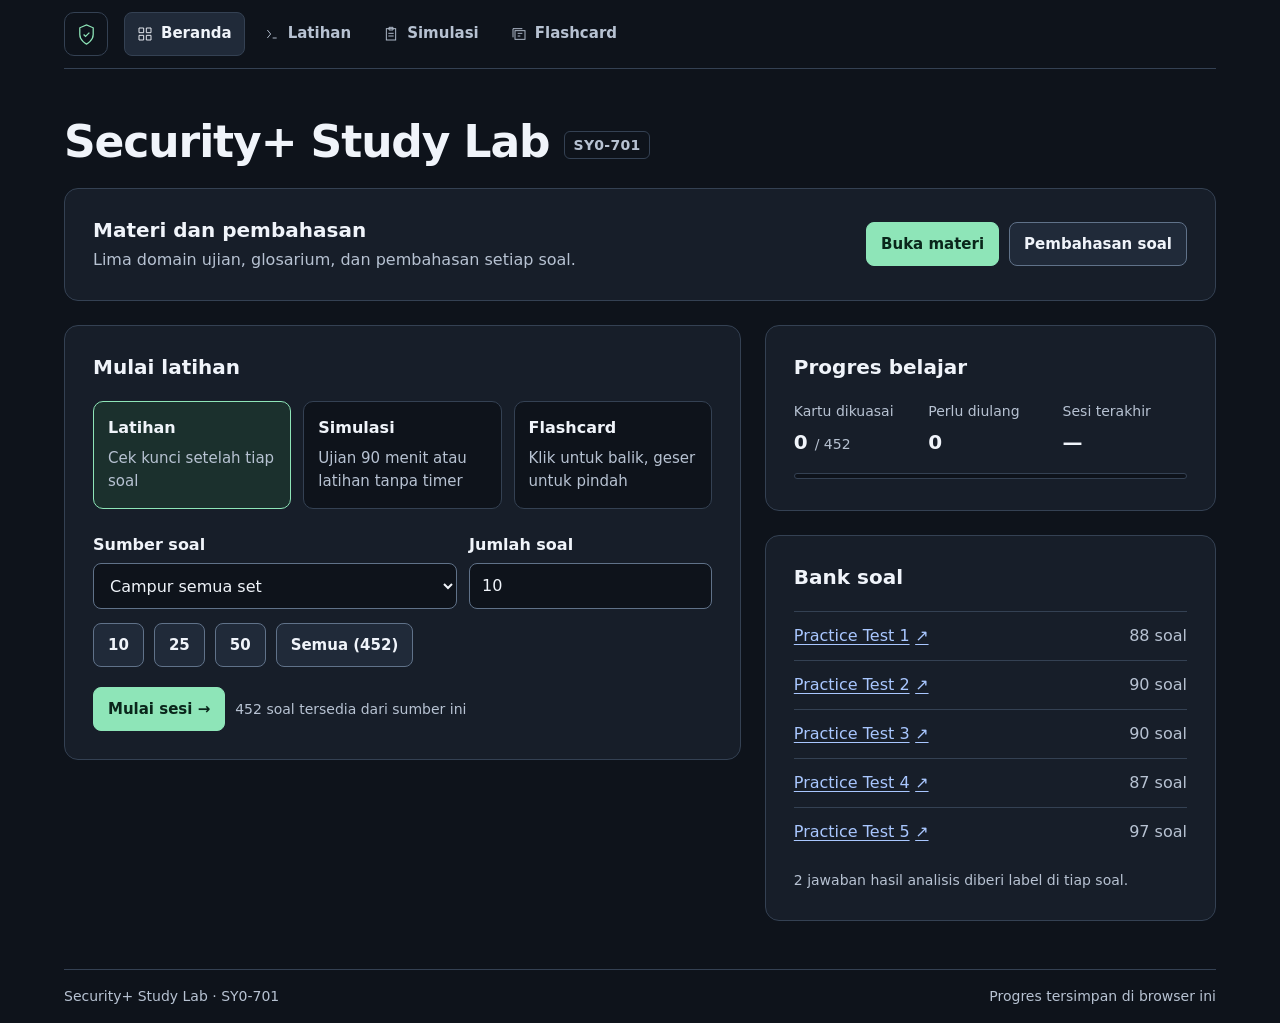
==== commit 7ff3e21d: "Add timed 90-question Security+ exam simulation" ====
--- a/index.html
+++ b/index.html
@@ -5,8 +5,8 @@
 <meta name="viewport" content="width=device-width, initial-scale=1">
 <meta name="description" content="Materi, pembahasan soal, dan ruang latihan CompTIA Security+ SY0-701.">
 <title>Security+ Study Lab</title>
-<link rel="stylesheet" href="style.css?v=4">
-<script src="app.js?v=4" defer></script>
+<link rel="stylesheet" href="style.css?v=7">
+<script src="app.js?v=7" defer></script>
 </head>
 <body>
 <a class="skip" href="#main">Lewati ke konten</a>
--- a/style.css
+++ b/style.css
@@ -371,3 +371,71 @@
   .activity-cells { grid-template-columns: repeat(2, minmax(0, 1fr)); }
   .activity-cells > div:first-child { grid-column: 1 / -1; }
 }
+
+.timed-exam-start {
+  margin-bottom: 1.5rem;
+  padding: 1rem;
+  border: 1px solid var(--edge);
+  border-radius: 10px;
+  background: var(--bg);
+}
+.timed-exam-start p { margin-top: .25rem; }
+.timed-exam-start .actions, .exam-custom-title { margin-top: .75rem; }
+.exam-custom-title { margin-bottom: .75rem; }
+
+.exam-toolbar {
+  position: sticky;
+  top: .5rem;
+  z-index: 2;
+  display: flex;
+  flex-wrap: wrap;
+  align-items: center;
+  justify-content: space-between;
+  gap: .5rem 1rem;
+  margin-bottom: 1rem;
+  padding: .5rem .75rem;
+  border: 1px solid var(--edge);
+  border-radius: 10px;
+  background: var(--panel);
+}
+.exam-clock {
+  display: block;
+  font-size: 1.35rem;
+  font-weight: 650;
+  line-height: 1.2;
+  font-variant-numeric: tabular-nums;
+}
+.exam-clock-low, [data-action="exam-flag"][aria-pressed="true"] { color: var(--amber); }
+[data-action="exam-flag"][aria-pressed="true"] { border-color: var(--amber); }
+
+.exam-dialog {
+  width: min(36rem, calc(100% - 2rem));
+  max-height: 85dvh;
+  padding: var(--panel-pad);
+  overflow: auto;
+  border: 1px solid var(--edge);
+  border-radius: var(--radius);
+  background: var(--panel);
+  color: var(--text);
+}
+.exam-dialog::backdrop { background: #070b13cc; }
+.exam-dialog p { margin-top: .5rem; }
+.exam-question-grid {
+  display: grid;
+  grid-template-columns: repeat(auto-fill, minmax(3.25rem, 1fr));
+  gap: .5rem;
+  max-height: 48dvh;
+  margin-top: 1rem;
+  padding: .15rem;
+  overflow: auto;
+}
+.exam-question {
+  gap: .2rem;
+  padding-inline: .25rem;
+  background: var(--bg);
+  font-variant-numeric: tabular-nums;
+}
+.exam-question-answered { background: #1b302d; border-color: var(--green); }
+.exam-question[aria-current="step"] { outline: 2px solid var(--focus); outline-offset: -2px; }
+.exam-question span { color: var(--amber); }
+.exam-result-note { margin-top: .75rem; color: var(--sub); }
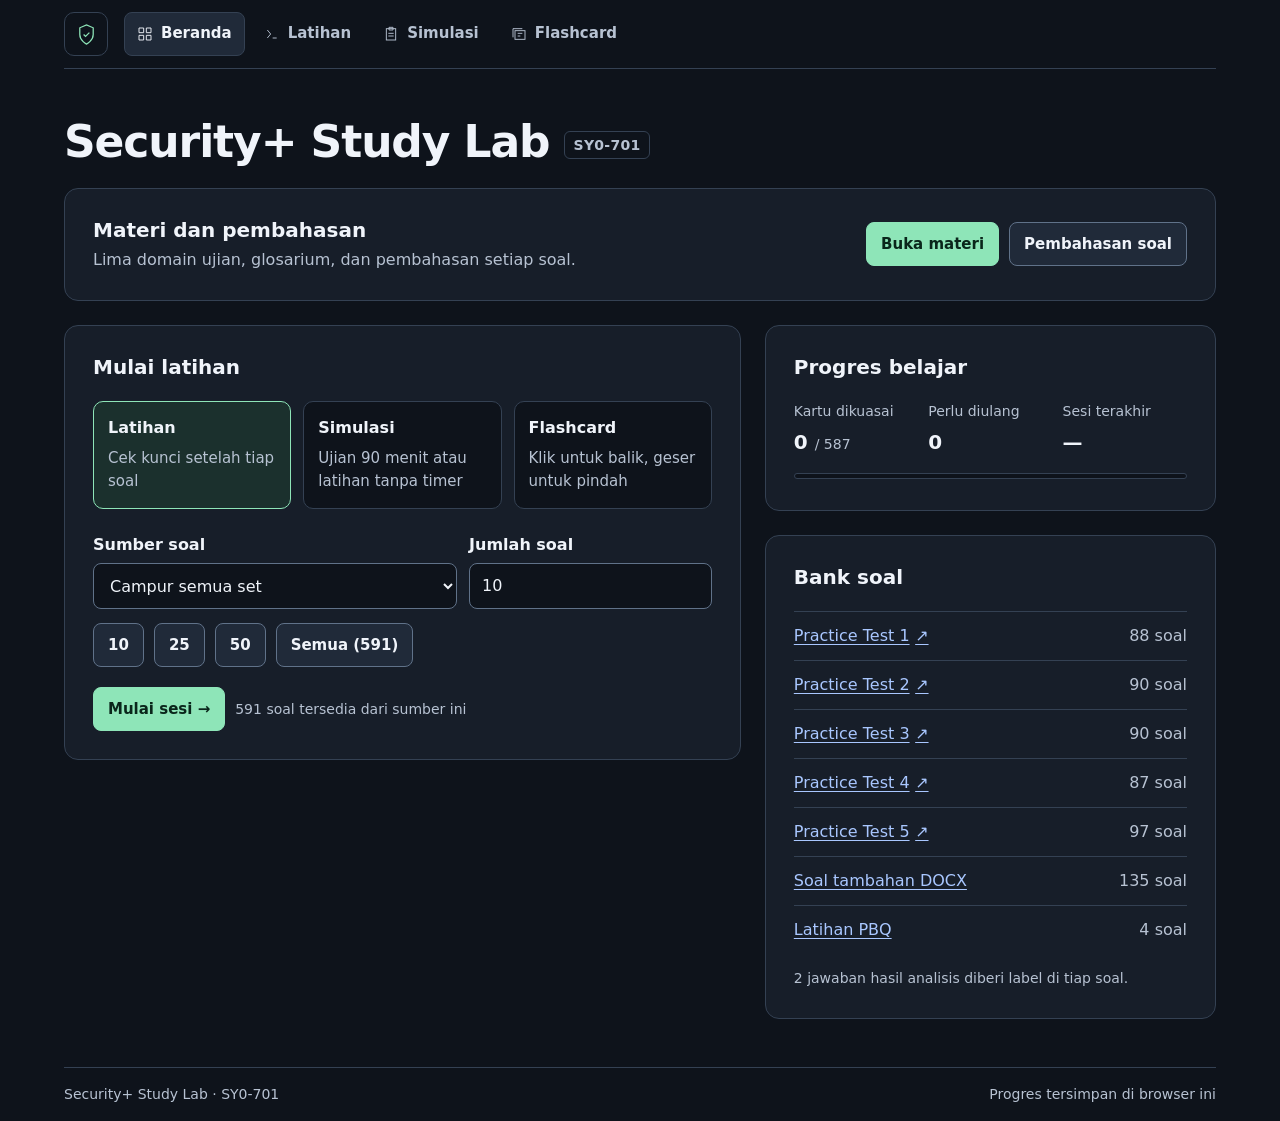
==== commit fd6d50ec: "Import screened DOCX questions and add interactive PBQs" ====
--- a/index.html
+++ b/index.html
@@ -5,8 +5,8 @@
 <meta name="viewport" content="width=device-width, initial-scale=1">
 <meta name="description" content="Materi, pembahasan soal, dan ruang latihan CompTIA Security+ SY0-701.">
 <title>Security+ Study Lab</title>
-<link rel="stylesheet" href="style.css?v=7">
-<script src="app.js?v=7" defer></script>
+<link rel="stylesheet" href="style.css?v=8">
+<script src="app.js?v=8" defer></script>
 </head>
 <body>
 <a class="skip" href="#main">Lewati ke konten</a>
--- a/style.css
+++ b/style.css
@@ -439,3 +439,33 @@
 .exam-question[aria-current="step"] { outline: 2px solid var(--focus); outline-offset: -2px; }
 .exam-question span { color: var(--amber); }
 .exam-result-note { margin-top: .75rem; color: var(--sub); }
+
+.pbq-reference {
+  margin-block: .75rem 1.25rem;
+  padding-inline: .75rem;
+  border: 1px solid var(--edge);
+  border-radius: 8px;
+  background: var(--bg);
+}
+.pbq-reference summary {
+  min-height: 2.75rem;
+  padding: .625rem 0;
+  color: var(--focus);
+  font-weight: 600;
+}
+.pbq-reference img { margin-top: .25rem; }
+.pbq-fields { display: grid; gap: .875rem; margin-block: 1rem; }
+.pbq-field {
+  padding: .875rem;
+  border: 1px solid var(--edge);
+  border-radius: 8px;
+  background: var(--panel2);
+}
+.pbq-review {
+  display: grid;
+  gap: .75rem;
+  margin: 1rem 0;
+  padding-left: 1.625rem;
+}
+.pbq-review li { padding-block: .5rem; border-bottom: 1px solid var(--edge); }
+.pbq-review li > p { margin-top: .25rem; }
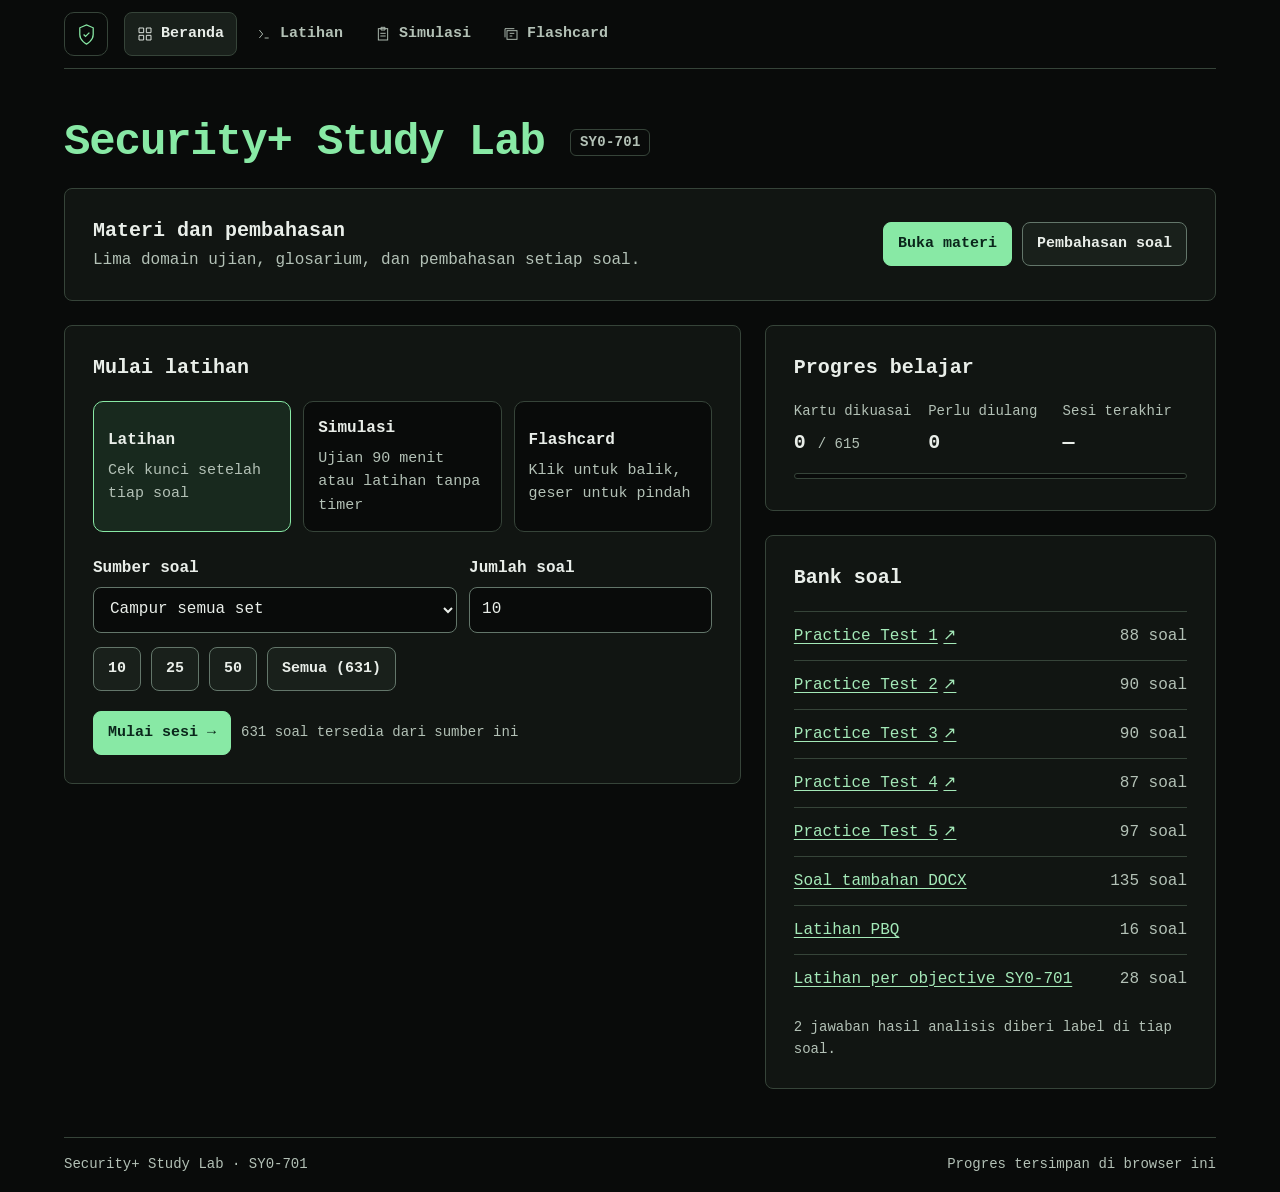
==== commit 14ab146d: "Expand objective coverage and restore terminal PBQ interface" ====
--- a/index.html
+++ b/index.html
@@ -5,8 +5,8 @@
 <meta name="viewport" content="width=device-width, initial-scale=1">
 <meta name="description" content="Materi, pembahasan soal, dan ruang latihan CompTIA Security+ SY0-701.">
 <title>Security+ Study Lab</title>
-<link rel="stylesheet" href="style.css?v=8">
-<script src="app.js?v=8" defer></script>
+<link rel="stylesheet" href="style.css?v=9">
+<script src="app.js?v=9" defer></script>
 </head>
 <body>
 <a class="skip" href="#main">Lewati ke konten</a>
--- a/style.css
+++ b/style.css
@@ -1,19 +1,19 @@
 :root {
   color-scheme: dark;
-  --bg: #0e131b;
-  --panel: #171e29;
-  --panel2: #202a39;
-  --edge: #344153;
-  --text: #f0f4fa;
-  --sub: #b7c2d2;
-  --green: #8ee5b8;
+  --bg: #090b0a;
+  --panel: #111512;
+  --panel2: #19201b;
+  --edge: #364439;
+  --text: #e9eee9;
+  --sub: #b3c1b6;
+  --green: #88e9a5;
   --amber: #ffd181;
   --red: #ffaaa4;
-  --focus: #a9c7ff;
-  --radius: 14px;
+  --focus: #a4e9b8;
+  --radius: 8px;
   --gutter: clamp(1rem, 3vw, 2rem);
   --panel-pad: clamp(1rem, 3vw, 1.75rem);
-  font-family: Inter, system-ui, -apple-system, sans-serif;
+  font-family: "IBM Plex Mono", ui-monospace, SFMono-Regular, Consolas, monospace;
   font-size: 100%;
   line-height: 1.55;
 }
@@ -127,6 +127,7 @@
   margin-bottom: 1.5rem;
 }
 .study-entry h2 { margin-bottom: .25rem; }
+.page-heading h1 { color: var(--green); }
 .study-entry .actions { margin: 0; }
 .grid, .dashboard-sidebar { display: grid; align-items: start; gap: 1.5rem; }
 .grid { grid-template-columns: minmax(0, 3fr) minmax(0, 2fr); }
@@ -143,7 +144,7 @@
 .mode strong { display: block; font-size: 1rem; }
 .mode span { display: block; margin-top: .375rem; color: var(--sub); font-size: .9375rem; }
 .mode:hover { background: var(--panel2); }
-.mode[aria-pressed="true"] { border-color: var(--green); background: #1b302d; }
+.mode[aria-pressed="true"] { border-color: var(--green); background: #18291e; }
 .fields { grid-template-columns: minmax(0, 3fr) minmax(0, 2fr); }
 .field { display: grid; align-content: start; gap: .375rem; min-width: 0; font-weight: 600; }
 .field input, .field select {
@@ -151,7 +152,7 @@
   min-width: 0;
   min-height: 2.875rem;
   padding: .5rem .75rem;
-  border: 1px solid #607289;
+  border: 1px solid #63766a;
   border-radius: 8px;
   background: var(--bg);
   font-weight: 400;
@@ -167,7 +168,7 @@
   min-height: 2.75rem;
   max-width: 100%;
   padding: .5rem .875rem;
-  border: 1px solid #607289;
+  border: 1px solid #63766a;
   border-radius: 8px;
   background: var(--panel2);
   color: var(--text);
@@ -179,7 +180,7 @@
 }
 .primary { background: var(--green); color: #0a261b; border-color: var(--green); }
 .primary:hover:not(:disabled) { background: #b0f2ce; color: #0a261b; }
-.secondary:hover:not(:disabled), .mini:hover:not(:disabled) { background: #2d3c50; color: var(--text); }
+.secondary:hover:not(:disabled), .mini:hover:not(:disabled) { background: #27392c; color: var(--text); }
 
 .activity-cells { display: grid; grid-template-columns: repeat(3, minmax(0, 1fr)); gap: .625rem; margin: 0; }
 .activity-cells dt, .history-list time { color: var(--sub); font-size: .875rem; }
@@ -226,7 +227,7 @@
   gap: .625rem;
   min-width: 0;
   padding: .875rem;
-  border: 1px solid #607289;
+  border: 1px solid #63766a;
   border-radius: 8px;
   background: var(--bg);
   cursor: pointer;
@@ -235,7 +236,7 @@
 .option .letter { color: var(--sub); }
 .option .label { min-width: 0; white-space: pre-wrap; }
 .option:has(input:checked) { border-color: var(--focus); background: var(--panel2); }
-.option.correct { background: #142c24; border-color: #67ab88; }
+.option.correct { background: #12261a; border-color: #67ab88; }
 .option.wrong { background: #342226; border-color: #c67e79; }
 .status-line, .explanation, .study-callout { padding: .875rem 1rem; border-left: 3px solid var(--green); border-radius: 0 8px 8px 0; background: var(--panel2); }
 .status-line { margin-top: 1rem; }
@@ -264,7 +265,7 @@
   min-height: 15rem;
   margin-top: 1.25rem;
   padding: var(--panel-pad);
-  border: 1px solid #607289;
+  border: 1px solid #63766a;
   border-radius: 10px;
   background: var(--bg);
   text-align: left;
@@ -272,7 +273,7 @@
   user-select: none;
 }
 .flashcard:hover { border-color: var(--focus); }
-.flashcard[data-side="answer"] { border-color: #67ab88; background: #142c24; }
+.flashcard[data-side="answer"] { border-color: #67ab88; background: #12261a; }
 .flashcard-faces, .flashcard-face, .flashcard-media { min-width: 0; }
 .flashcard-faces { display: grid; }
 .flashcard-face { grid-area: 1 / 1; display: flex; flex-direction: column; justify-content: center; }
@@ -308,7 +309,7 @@
   font-weight: 600;
 }
 .study-weight { flex: none; color: var(--sub); text-decoration: none; font-variant-numeric: tabular-nums; }
-.study-section { font-size: 1.0625rem; line-height: 1.65; }
+.study-section { font-family: Inter, system-ui, sans-serif; font-size: 1.0625rem; line-height: 1.65; }
 .study-section h2 { font-size: clamp(1.375rem, 3vw, 1.875rem); }
 .study-section h3 { margin-block: 1.5rem .625rem; font-size: 1.1875rem; }
 .study-section p { margin-block: .5rem .875rem; }
@@ -418,7 +419,7 @@
   background: var(--panel);
   color: var(--text);
 }
-.exam-dialog::backdrop { background: #070b13cc; }
+.exam-dialog::backdrop { background: #060906dd; }
 .exam-dialog p { margin-top: .5rem; }
 .exam-question-grid {
   display: grid;
@@ -435,7 +436,7 @@
   background: var(--bg);
   font-variant-numeric: tabular-nums;
 }
-.exam-question-answered { background: #1b302d; border-color: var(--green); }
+.exam-question-answered { background: #18291e; border-color: var(--green); }
 .exam-question[aria-current="step"] { outline: 2px solid var(--focus); outline-offset: -2px; }
 .exam-question span { color: var(--amber); }
 .exam-result-note { margin-top: .75rem; color: var(--sub); }
@@ -469,3 +470,84 @@
 }
 .pbq-review li { padding-block: .5rem; border-bottom: 1px solid var(--edge); }
 .pbq-review li > p { margin-top: .25rem; }
+
+.pbq-exhibit {
+  margin-block: .75rem 1.25rem;
+  padding: .875rem;
+  border: 1px solid var(--edge);
+  border-left: 3px solid var(--green);
+  background: var(--bg);
+}
+.pbq-exhibit h3 { color: var(--green); }
+.pbq-exhibit pre {
+  margin: .5rem 0 0;
+  font: inherit;
+  white-space: pre-wrap;
+  overflow-wrap: anywhere;
+}
+.pbq-reset { margin-top: 1rem; }
+.pbq-sequence {
+  display: grid;
+  grid-template-columns: minmax(0, 1fr) minmax(0, 1fr);
+  gap: 1rem;
+  margin-top: .75rem;
+}
+.pbq-actions, .pbq-slots {
+  display: grid;
+  gap: .55rem;
+  margin: .65rem 0 0;
+  padding: 0;
+  list-style: none;
+}
+.pbq-actions button, .pbq-slot { width: 100%; justify-content: flex-start; text-align: left; }
+.pbq-actions button[draggable="true"] { cursor: grab; }
+.pbq-actions button[aria-pressed="true"] { border-color: var(--green); background: #18291e; }
+.pbq-slots li { display: flex; align-items: stretch; gap: .4rem; min-width: 0; }
+.pbq-slot { display: grid; gap: .15rem; border-style: dashed; }
+.pbq-clear { flex: none; padding-inline: .75rem; }
+.pbq-matrix { display: grid; gap: .65rem; margin-top: 1rem; }
+.pbq-matrix-head, .pbq-matrix-row {
+  display: grid;
+  grid-template-columns: minmax(0, 1.2fr) repeat(2, minmax(0, 1fr));
+  gap: .65rem;
+  align-items: center;
+  padding: .75rem;
+  border: 1px solid var(--edge);
+  border-radius: 7px;
+}
+.pbq-matrix-head { background: var(--panel2); color: var(--green); }
+.pbq-matrix-row .pbq-field { padding: 0; border: 0; background: transparent; }
+.pbq-cell-label { display: none; }
+.pbq-topology { display: grid; gap: 1.5rem; margin-top: 1rem; }
+.pbq-nodes {
+  position: relative;
+  display: grid;
+  grid-template-columns: repeat(auto-fit, minmax(min(12rem, 100%), 1fr));
+  gap: .75rem;
+}
+.pbq-nodes + .pbq-nodes::before {
+  position: absolute;
+  width: 2px;
+  height: 1.5rem;
+  bottom: 100%;
+  left: calc(50% - 1px);
+  background: var(--focus);
+  content: "";
+}
+.pbq-node {
+  display: grid;
+  align-content: center;
+  gap: .7rem;
+  min-width: 0;
+  padding: .875rem;
+  border: 1px solid var(--edge);
+  border-radius: 7px;
+  background: var(--panel2);
+}
+.pbq-node > h3 { color: var(--green); text-align: center; }
+.pbq-node .pbq-field { padding: 0; border: 0; background: transparent; }
+@media (max-width: 40rem) {
+  .pbq-sequence, .pbq-matrix-row { grid-template-columns: minmax(0, 1fr); }
+  .pbq-matrix-head { display: none; }
+  .pbq-cell-label { display: block; color: var(--sub); }
+}
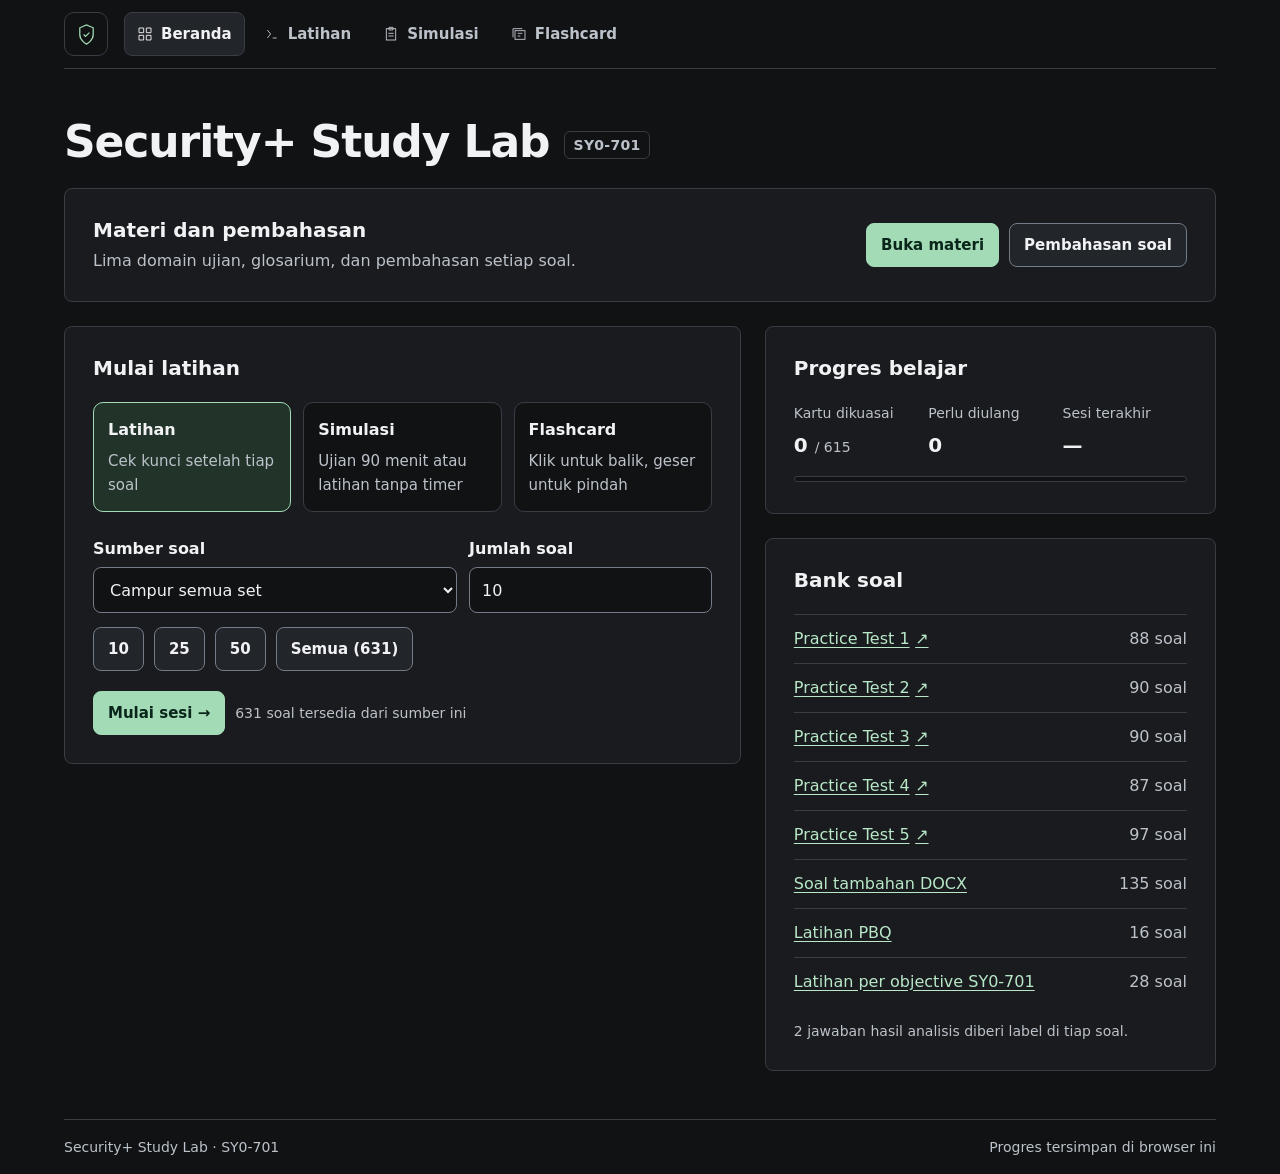
==== commit 4b0dc67d: "Use readable typography and a minimal neutral theme" ====
--- a/index.html
+++ b/index.html
@@ -5,7 +5,7 @@
 <meta name="viewport" content="width=device-width, initial-scale=1">
 <meta name="description" content="Materi, pembahasan soal, dan ruang latihan CompTIA Security+ SY0-701.">
 <title>Security+ Study Lab</title>
-<link rel="stylesheet" href="style.css?v=9">
+<link rel="stylesheet" href="style.css?v=10">
 <script src="app.js?v=9" defer></script>
 </head>
 <body>
--- a/style.css
+++ b/style.css
@@ -1,21 +1,24 @@
 :root {
   color-scheme: dark;
-  --bg: #090b0a;
-  --panel: #111512;
-  --panel2: #19201b;
-  --edge: #364439;
-  --text: #e9eee9;
-  --sub: #b3c1b6;
-  --green: #88e9a5;
+  --bg: #111214;
+  --panel: #191b1e;
+  --panel2: #222529;
+  --edge: #383c43;
+  --text: #f1f2f4;
+  --sub: #bcc2ca;
+  --green: #a2dbb6;
   --amber: #ffd181;
   --red: #ffaaa4;
-  --focus: #a4e9b8;
+  --focus: #b8e8c8;
+  --border-control: #737b87;
+  --selected: #22332a;
+  --mono: ui-monospace, SFMono-Regular, Consolas, monospace;
   --radius: 8px;
   --gutter: clamp(1rem, 3vw, 2rem);
   --panel-pad: clamp(1rem, 3vw, 1.75rem);
-  font-family: "IBM Plex Mono", ui-monospace, SFMono-Regular, Consolas, monospace;
+  font-family: system-ui, -apple-system, BlinkMacSystemFont, "Segoe UI", sans-serif;
   font-size: 100%;
-  line-height: 1.55;
+  line-height: 1.6;
 }
 
 *, *::before, *::after { box-sizing: border-box; }
@@ -127,7 +130,6 @@
   margin-bottom: 1.5rem;
 }
 .study-entry h2 { margin-bottom: .25rem; }
-.page-heading h1 { color: var(--green); }
 .study-entry .actions { margin: 0; }
 .grid, .dashboard-sidebar { display: grid; align-items: start; gap: 1.5rem; }
 .grid { grid-template-columns: minmax(0, 3fr) minmax(0, 2fr); }
@@ -144,7 +146,7 @@
 .mode strong { display: block; font-size: 1rem; }
 .mode span { display: block; margin-top: .375rem; color: var(--sub); font-size: .9375rem; }
 .mode:hover { background: var(--panel2); }
-.mode[aria-pressed="true"] { border-color: var(--green); background: #18291e; }
+.mode[aria-pressed="true"] { border-color: var(--green); background: var(--selected); }
 .fields { grid-template-columns: minmax(0, 3fr) minmax(0, 2fr); }
 .field { display: grid; align-content: start; gap: .375rem; min-width: 0; font-weight: 600; }
 .field input, .field select {
@@ -152,7 +154,7 @@
   min-width: 0;
   min-height: 2.875rem;
   padding: .5rem .75rem;
-  border: 1px solid #63766a;
+  border: 1px solid var(--border-control);
   border-radius: 8px;
   background: var(--bg);
   font-weight: 400;
@@ -168,7 +170,7 @@
   min-height: 2.75rem;
   max-width: 100%;
   padding: .5rem .875rem;
-  border: 1px solid #63766a;
+  border: 1px solid var(--border-control);
   border-radius: 8px;
   background: var(--panel2);
   color: var(--text);
@@ -180,7 +182,7 @@
 }
 .primary { background: var(--green); color: #0a261b; border-color: var(--green); }
 .primary:hover:not(:disabled) { background: #b0f2ce; color: #0a261b; }
-.secondary:hover:not(:disabled), .mini:hover:not(:disabled) { background: #27392c; color: var(--text); }
+.secondary:hover:not(:disabled), .mini:hover:not(:disabled) { background: #2f3339; color: var(--text); }
 
 .activity-cells { display: grid; grid-template-columns: repeat(3, minmax(0, 1fr)); gap: .625rem; margin: 0; }
 .activity-cells dt, .history-list time { color: var(--sub); font-size: .875rem; }
@@ -216,7 +218,7 @@
 .pill { padding: .3rem .6rem; border: 1px solid var(--edge); border-radius: 6px; background: var(--panel2); color: var(--sub); }
 .eyebrow { display: block; margin-bottom: .75rem; color: var(--amber); }
 .progress { display: block; width: 100%; height: .625rem; margin: .5rem 0 1.25rem; accent-color: var(--green); }
-.question { font-size: clamp(1.125rem, 2.2vw, 1.375rem); line-height: 1.55; font-weight: 600; white-space: pre-wrap; margin: 1.125rem 0; }
+.question { max-width: 68ch; font-size: clamp(1.125rem, 2vw, 1.3125rem); line-height: 1.55; font-weight: 600; white-space: pre-wrap; margin: 1.125rem 0; }
 .question-image, .option-image { display: block; max-width: 100%; height: auto; }
 .question-image { margin-block: 1rem; }
 .option-image { margin-top: .5rem; }
@@ -227,7 +229,7 @@
   gap: .625rem;
   min-width: 0;
   padding: .875rem;
-  border: 1px solid #63766a;
+  border: 1px solid var(--border-control);
   border-radius: 8px;
   background: var(--bg);
   cursor: pointer;
@@ -265,7 +267,7 @@
   min-height: 15rem;
   margin-top: 1.25rem;
   padding: var(--panel-pad);
-  border: 1px solid #63766a;
+  border: 1px solid var(--border-control);
   border-radius: 10px;
   background: var(--bg);
   text-align: left;
@@ -309,7 +311,7 @@
   font-weight: 600;
 }
 .study-weight { flex: none; color: var(--sub); text-decoration: none; font-variant-numeric: tabular-nums; }
-.study-section { font-family: Inter, system-ui, sans-serif; font-size: 1.0625rem; line-height: 1.65; }
+.study-section { font-size: 1.0625rem; line-height: 1.65; }
 .study-section h2 { font-size: clamp(1.375rem, 3vw, 1.875rem); }
 .study-section h3 { margin-block: 1.5rem .625rem; font-size: 1.1875rem; }
 .study-section p { margin-block: .5rem .875rem; }
@@ -419,7 +421,7 @@
   background: var(--panel);
   color: var(--text);
 }
-.exam-dialog::backdrop { background: #060906dd; }
+.exam-dialog::backdrop { background: #08090bdd; }
 .exam-dialog p { margin-top: .5rem; }
 .exam-question-grid {
   display: grid;
@@ -436,7 +438,7 @@
   background: var(--bg);
   font-variant-numeric: tabular-nums;
 }
-.exam-question-answered { background: #18291e; border-color: var(--green); }
+.exam-question-answered { background: var(--selected); border-color: var(--green); }
 .exam-question[aria-current="step"] { outline: 2px solid var(--focus); outline-offset: -2px; }
 .exam-question span { color: var(--amber); }
 .exam-result-note { margin-top: .75rem; color: var(--sub); }
@@ -478,10 +480,9 @@
   border-left: 3px solid var(--green);
   background: var(--bg);
 }
-.pbq-exhibit h3 { color: var(--green); }
 .pbq-exhibit pre {
   margin: .5rem 0 0;
-  font: inherit;
+  font: .9375rem/1.55 var(--mono);
   white-space: pre-wrap;
   overflow-wrap: anywhere;
 }
@@ -501,7 +502,7 @@
 }
 .pbq-actions button, .pbq-slot { width: 100%; justify-content: flex-start; text-align: left; }
 .pbq-actions button[draggable="true"] { cursor: grab; }
-.pbq-actions button[aria-pressed="true"] { border-color: var(--green); background: #18291e; }
+.pbq-actions button[aria-pressed="true"] { border-color: var(--green); background: var(--selected); }
 .pbq-slots li { display: flex; align-items: stretch; gap: .4rem; min-width: 0; }
 .pbq-slot { display: grid; gap: .15rem; border-style: dashed; }
 .pbq-clear { flex: none; padding-inline: .75rem; }
@@ -515,7 +516,7 @@
   border: 1px solid var(--edge);
   border-radius: 7px;
 }
-.pbq-matrix-head { background: var(--panel2); color: var(--green); }
+.pbq-matrix-head { background: var(--panel2); color: var(--text); font-weight: 600; }
 .pbq-matrix-row .pbq-field { padding: 0; border: 0; background: transparent; }
 .pbq-cell-label { display: none; }
 .pbq-topology { display: grid; gap: 1.5rem; margin-top: 1rem; }
@@ -531,7 +532,7 @@
   height: 1.5rem;
   bottom: 100%;
   left: calc(50% - 1px);
-  background: var(--focus);
+  background: var(--border-control);
   content: "";
 }
 .pbq-node {
@@ -544,7 +545,7 @@
   border-radius: 7px;
   background: var(--panel2);
 }
-.pbq-node > h3 { color: var(--green); text-align: center; }
+.pbq-node > h3 { text-align: center; }
 .pbq-node .pbq-field { padding: 0; border: 0; background: transparent; }
 @media (max-width: 40rem) {
   .pbq-sequence, .pbq-matrix-row { grid-template-columns: minmax(0, 1fr); }
